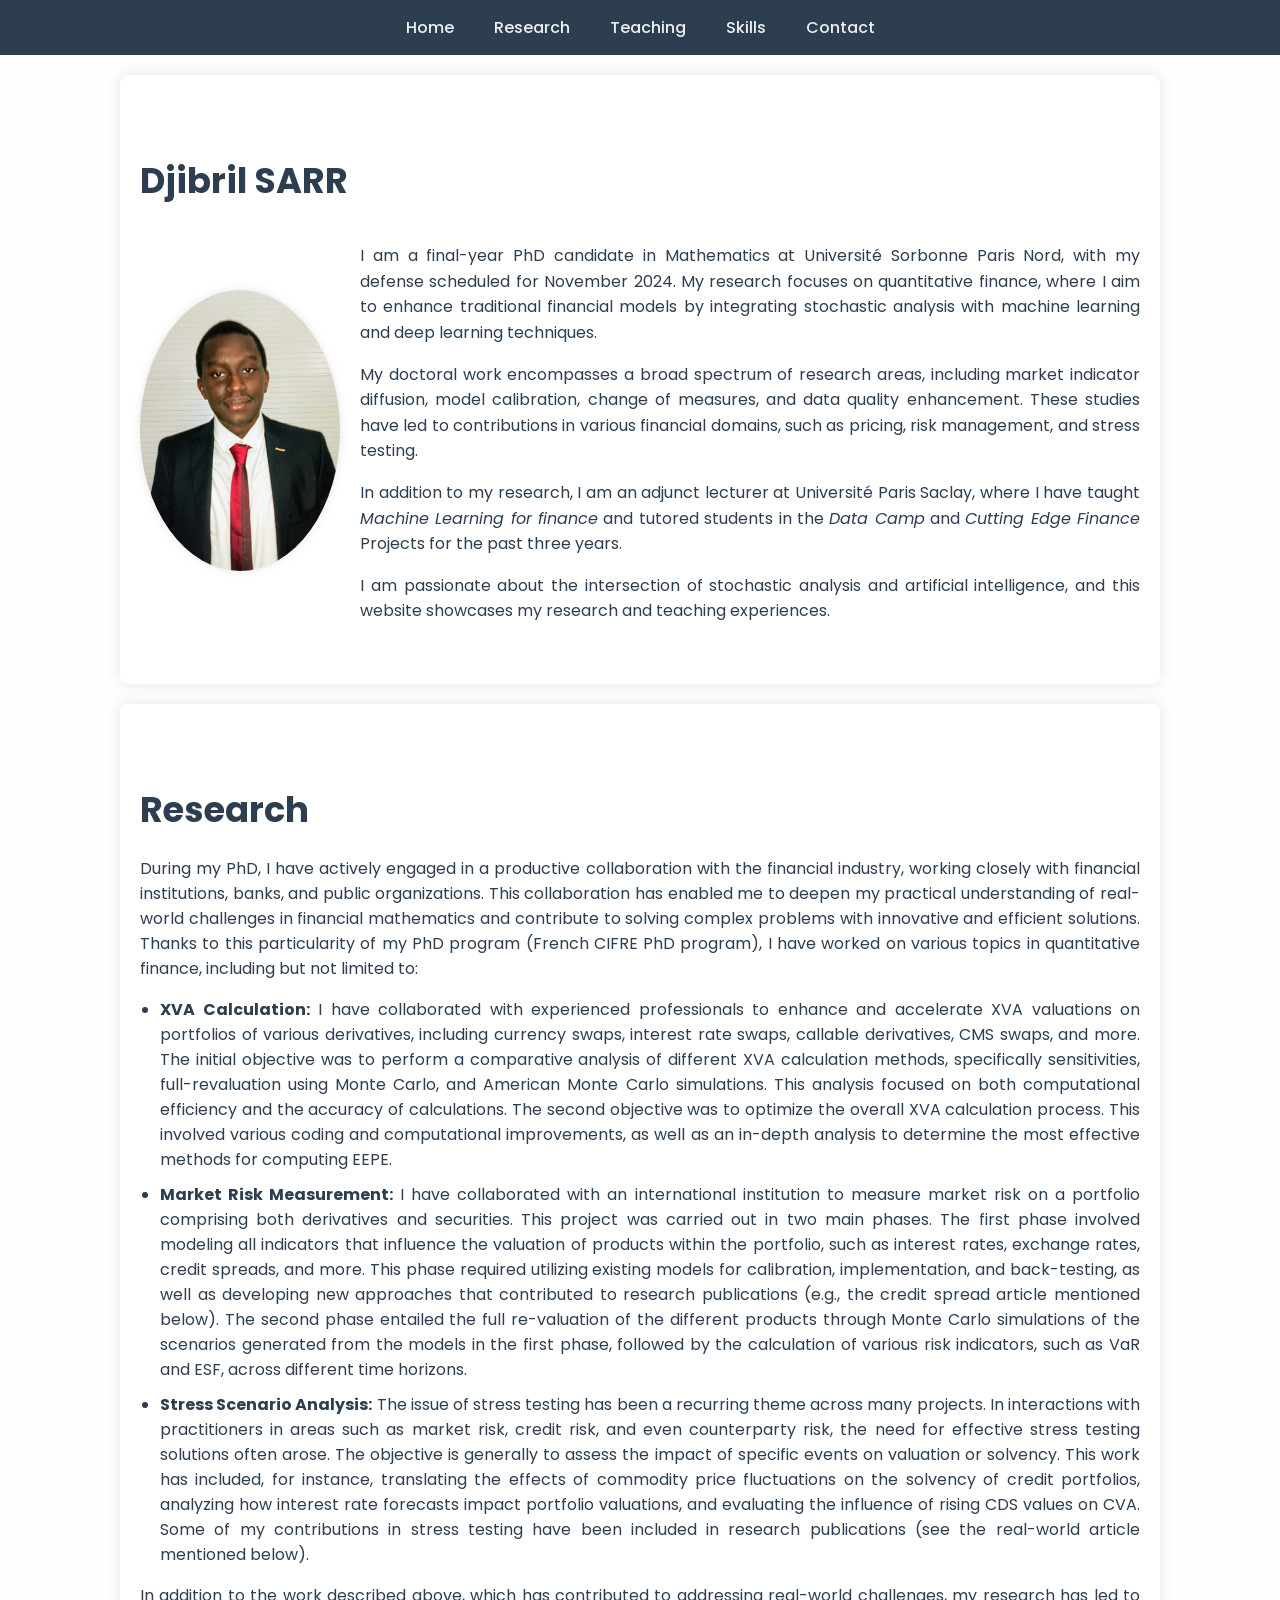
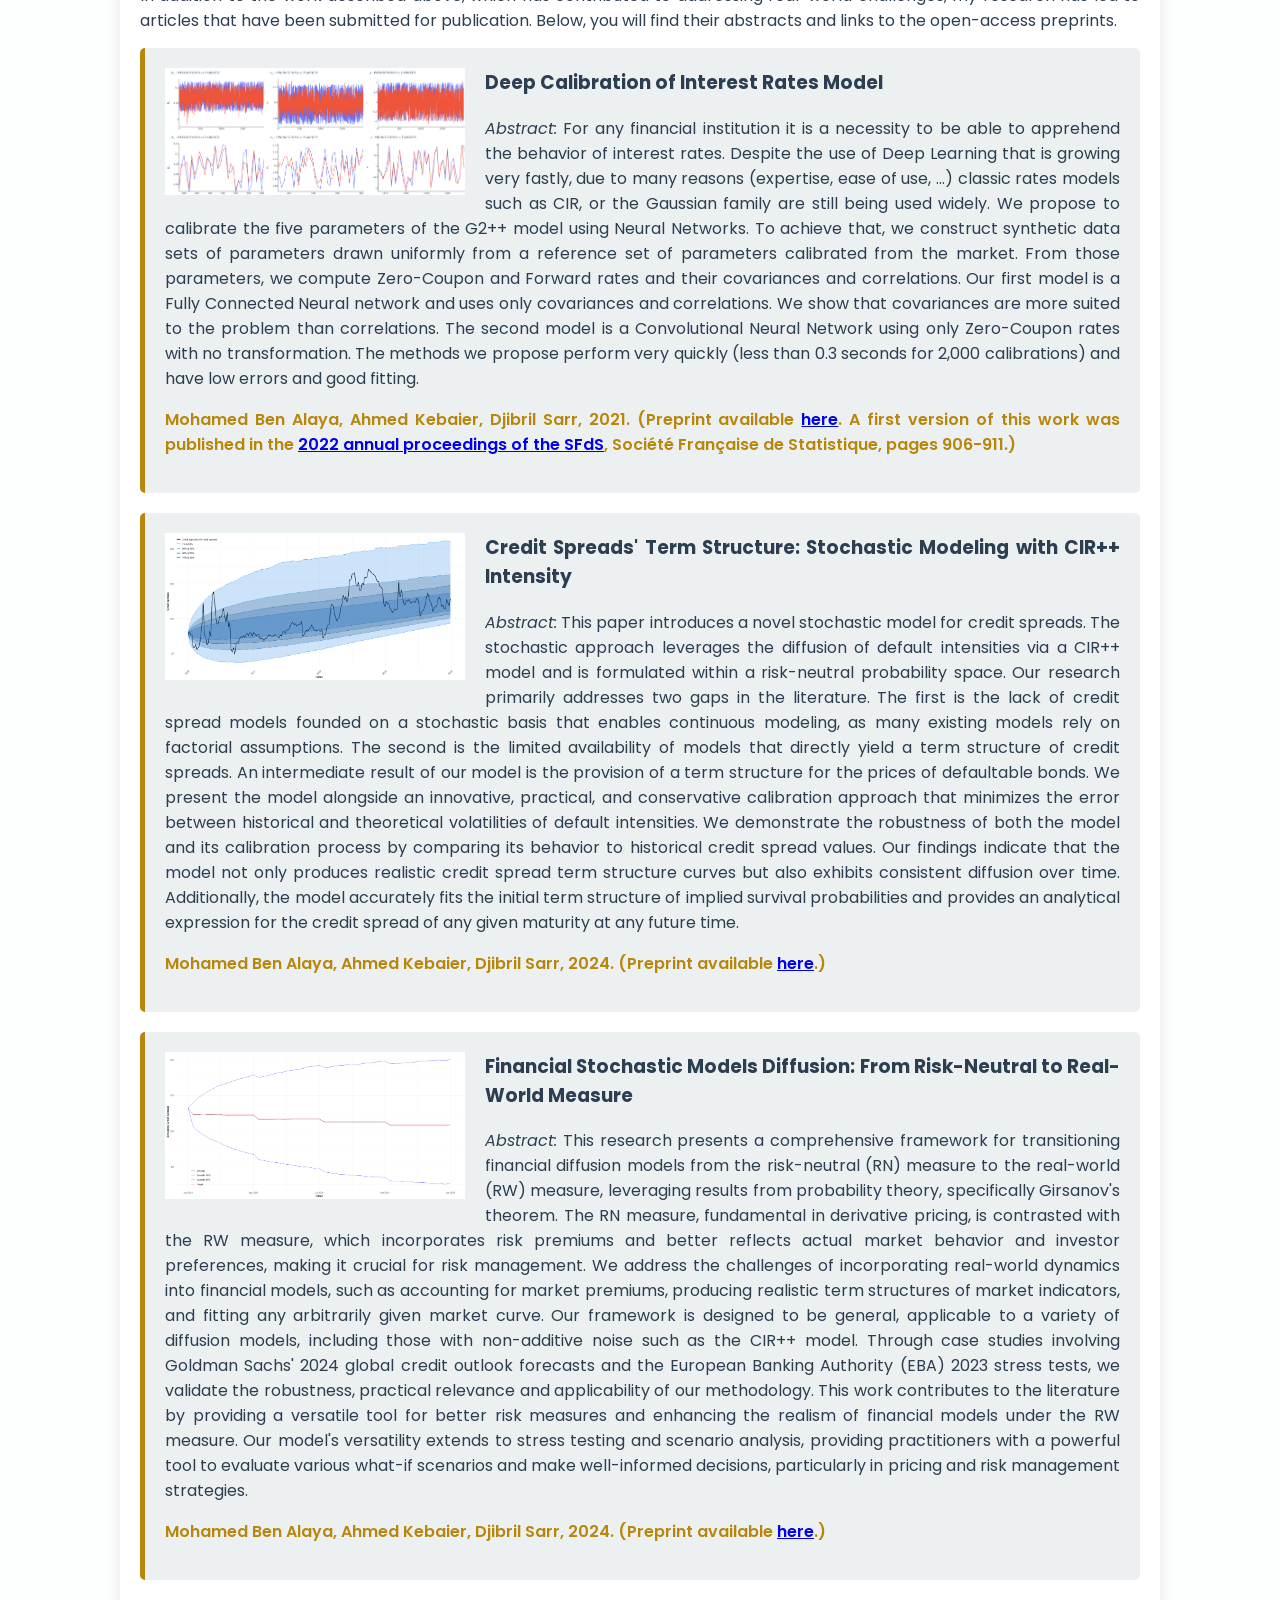
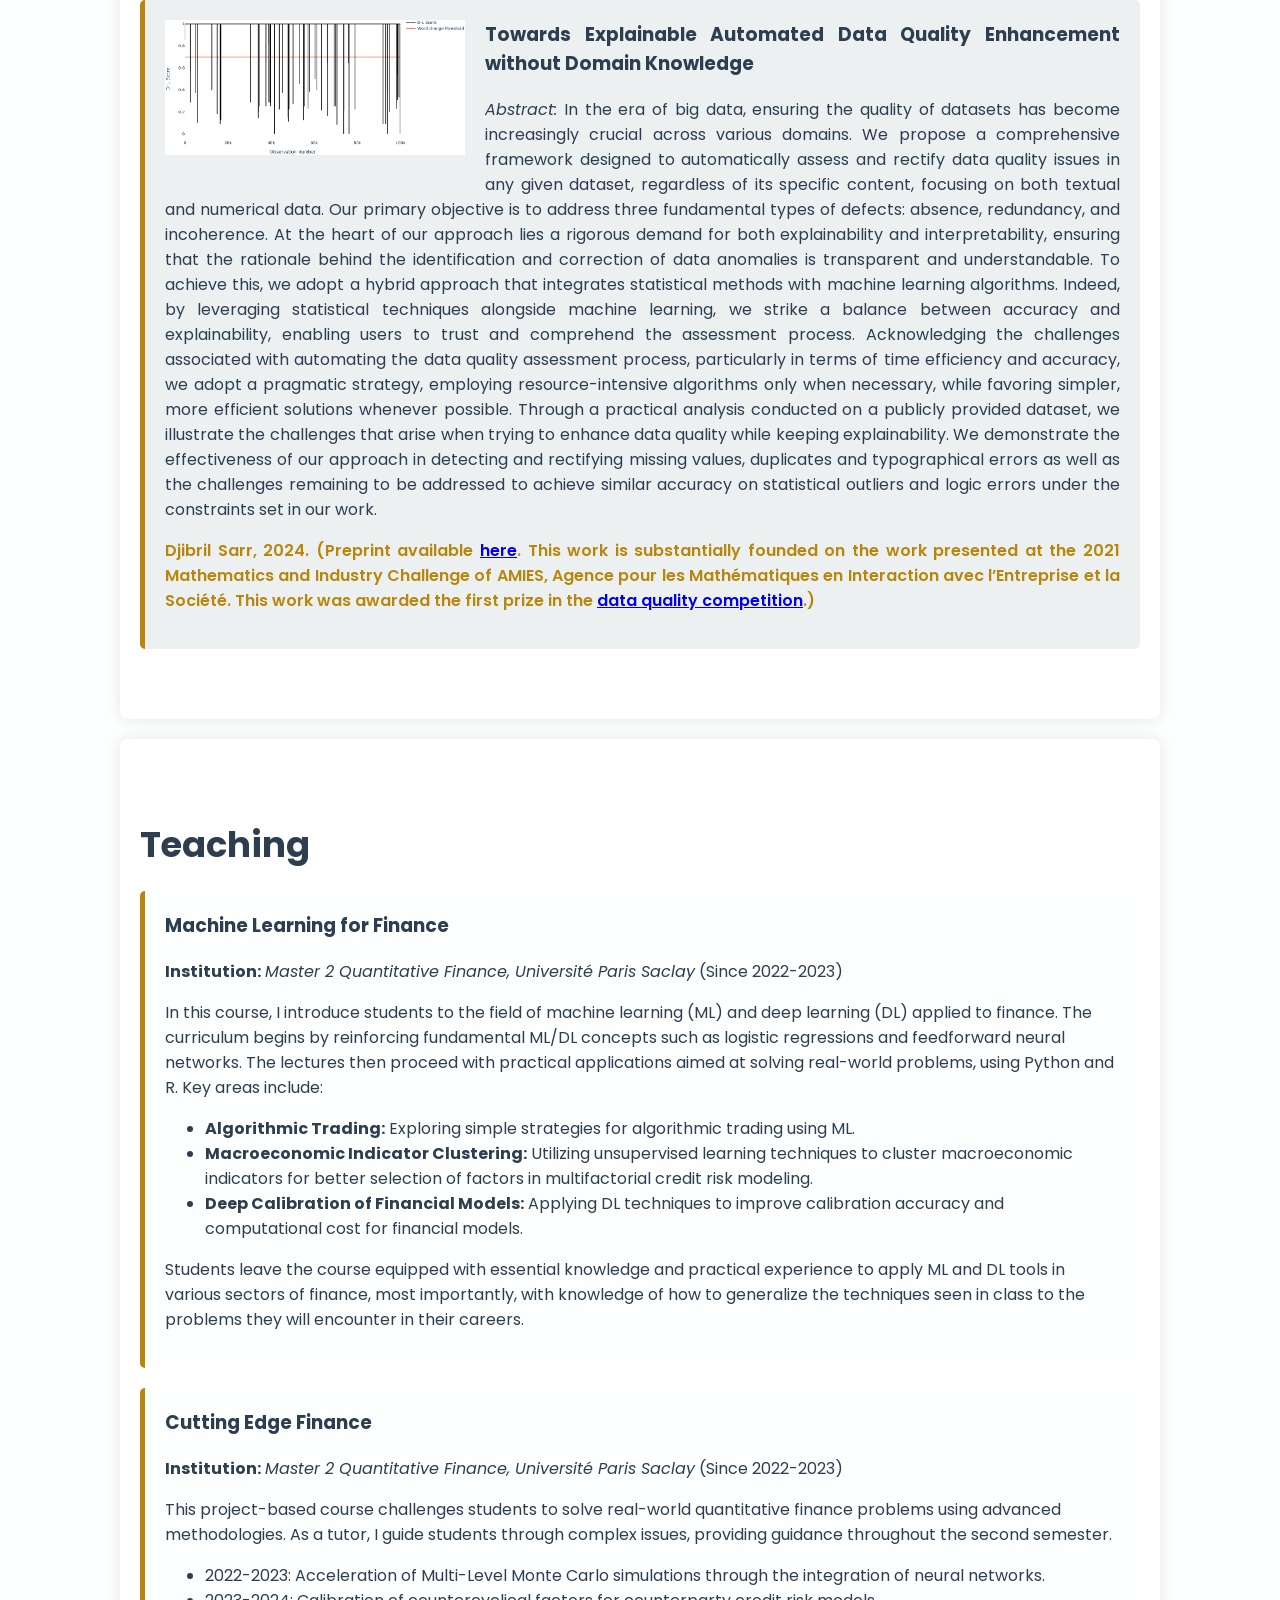
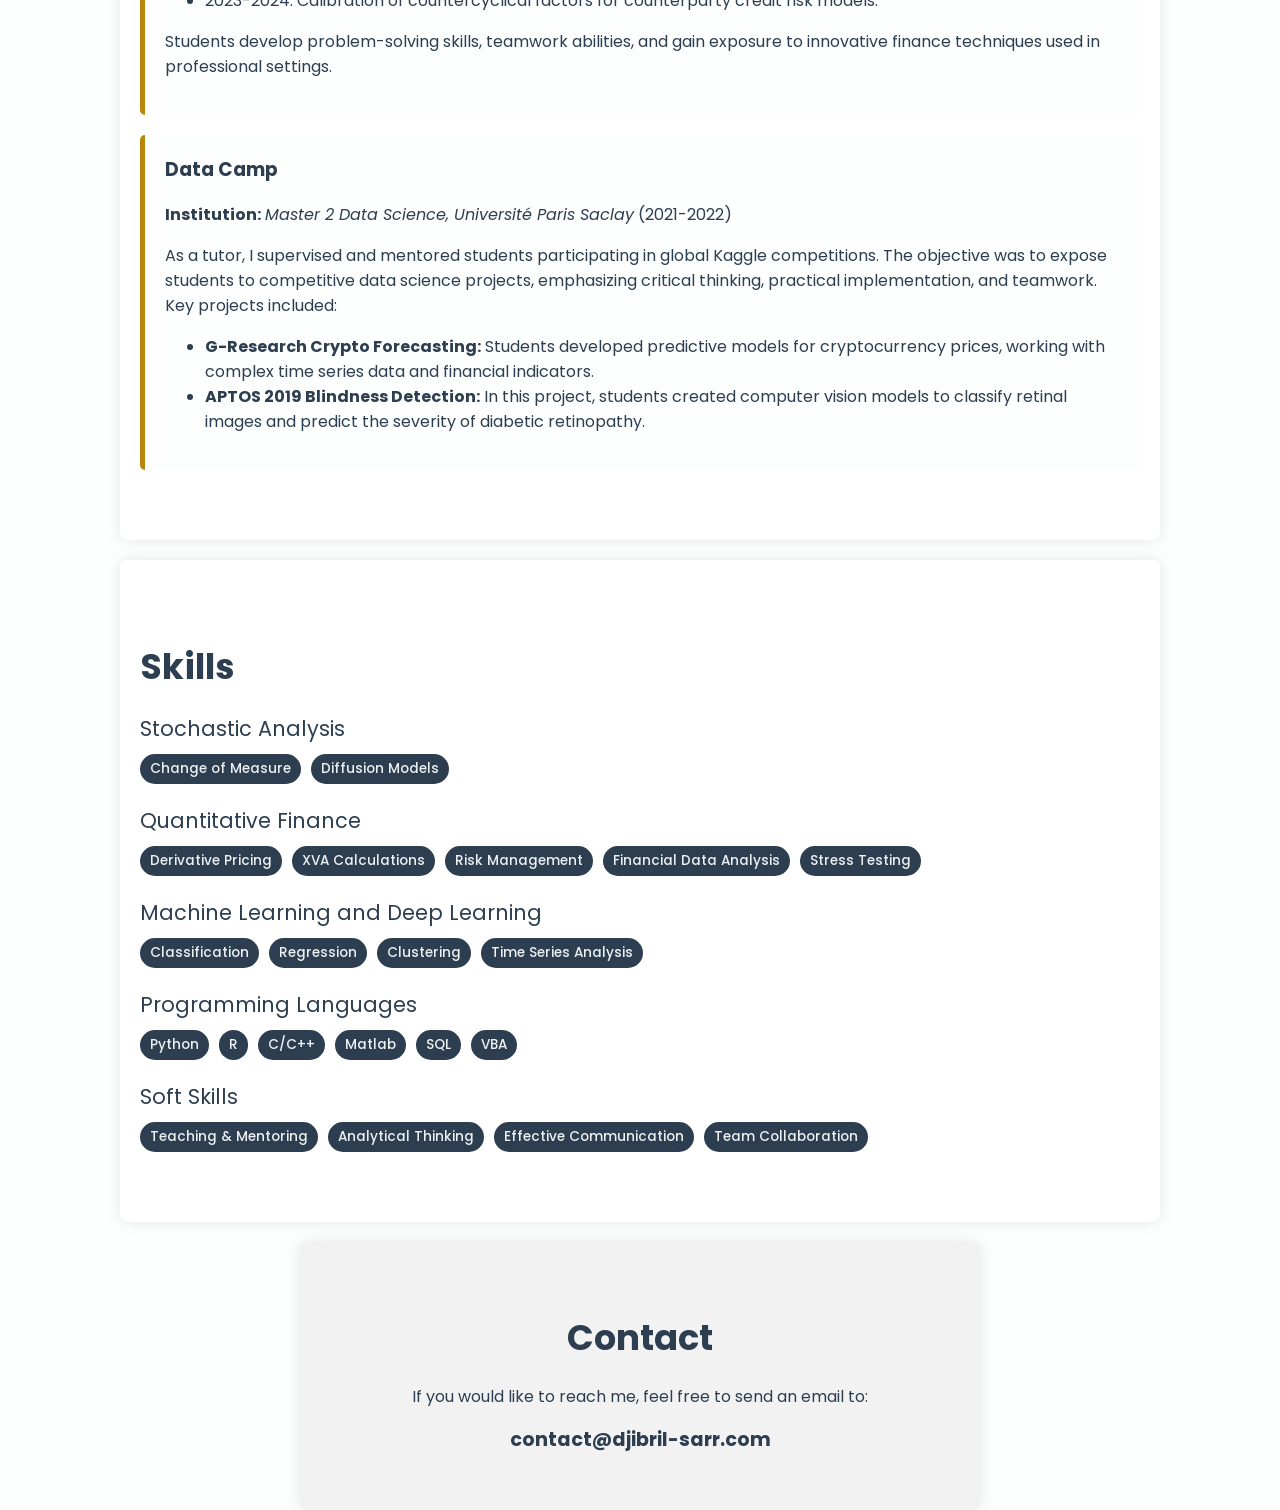
==== index.html @ eda52782 "Update index.html" ====
<!DOCTYPE html>
<html lang="en">
<head>
    <meta charset="UTF-8">
    <meta name="viewport" content="width=device-width, initial-scale=1.0">
    <title>Your Name - Professional CV</title>
    <link href="https://fonts.googleapis.com/css2?family=Poppins:wght@300;400;500;600;700&display=swap" rel="stylesheet">
    <style>
        /* General Styles */
        body {
            font-family: 'Poppins', sans-serif;
            margin: 0;
            padding: 0;
            background-color: #FDFEFE;
            color: #2C3E50;
        }

        /* Navigation Bar */
        nav {
            background: #2C3E50;
            padding: 15px;
            display: flex;
            justify-content: center;
            position: sticky;
            top: 0;
            z-index: 1000;
        }

        nav a {
            color: #ECF0F1;
            text-decoration: none;
            margin: 0 20px;
            font-weight: 500;
            transition: color 0.3s;
        }

        nav a:hover {
            color: #F39C12;
        }

        /* Section Styling */
        section {
            padding: 50px 20px;
            margin: 20px auto;
            max-width: 1000px;
            background: #FFFFFF;
            border-radius: 8px;
            box-shadow: 0 0 15px rgba(0, 0, 0, 0.1);
        }

        section h2 {
            font-size: 2.2rem;
            color: #2C3E50;
            margin-bottom: 20px;
        }

        /* Intro Section */
        #home .profile {
            display: flex;
            flex-wrap: wrap;
            gap: 20px;
            align-items: center;
        }

        #home .profile img {
            width: 200px;
            border-radius: 50%;
            box-shadow: 0 0 10px rgba(0, 0, 0, 0.1);
        }

        #home .intro {
            flex: 1;
        }

        #home .intro p {
            font-size: 1rem;
            line-height: 1.6;
            margin-bottom: 10px;
            text-align: justify;
        }

        /* Skills Section */
        .skills-section {
            margin-top: 20px;
        }

        .skills-category {
            margin-bottom: 20px;
        }

        .skills-category h3 {
            font-size: 1.3rem;
            color: #2C3E50;
            font-weight: 400; /* Normal font weight (not bold) */
            margin-bottom: 10px;
        }

        .skills-group {
            display: flex;
            flex-wrap: wrap;
            gap: 10px;
        }

        .skill {
            background: #2C3E50;
            color: #ECF0F1;
            padding: 5px 10px;
            border-radius: 15px;
            font-size: 0.85rem;
            font-weight: 500;
        }

        /* Contact Form */
        .contact-form {
            display: grid;
            grid-template-columns: 1fr;
            gap: 10px;
        }

        .contact-form input, .contact-form textarea {
            padding: 15px;
            border: 1px solid #ddd;
            border-radius: 4px;
            font-size: 1rem;
            width: 100%;
        }

        .contact-form button {
            padding: 15px 20px;
            border: none;
            background: #2C3E50;
            color: #fff;
            font-size: 1rem;
            cursor: pointer;
            border-radius: 4px;
        }

        .contact-form button:hover {
            background: #F39C12;
        }

        /* Research Section */
        .research-intro {
            text-align: justify; /* Justify the text */
        }

        .research-intro p, .research-intro ul {
            margin-bottom: 15px;
        }

        .research-intro ul {
            list-style-type: disc;
            padding-left: 20px;
        }

        .research-intro ul li {
            margin-bottom: 10px;
        }

        .research-intro strong {
            color: #2C3E50; /* Emphasize the bold text */
        }

        .research-item {
            margin-bottom: 20px;
            padding: 20px;
            background: #ECF0F1;
            border-left: 5px solid #B8860B;
            border-radius: 5px;
            transition: background 0.3s;
            text-align: justify; /* Justifies the text alignment */
            overflow: hidden; /* Prevents overflow */
            position: relative;
        }

        .research-item .citation {
            color: #B8860B;
            font-weight: 600;
        }

        .research-item:hover {
            background: #D5DDE5;
        }

        .research-item h3 {
            margin-top: 0;
        }

        .image-container {
            position: relative;
            display: inline-block;
            width: 300px; /* Set initial image width */
            float: left;
            margin: 0 20px 10px 0;
            cursor: pointer; /* Indicate that the image is clickable */
            transition: all 0.3s ease; /* Smooth transition for all properties */
        }

        .image-container img {
            width: 100%; /* Image width adapts to container */
            transition: transform 0.3s ease; /* Smooth zoom effect */
        }

        .image-container img:hover {
            transform: none; /* Disable image scaling */
        }

        .hover-text {
            position: absolute;
            bottom: 0; /* Position at the bottom */
            left: 0;
            width: 100%;
            background: rgba(0, 0, 0, 0.7); /* Dark semi-transparent background */
            color: #FFF;
            display: flex; /* Center the text */
            justify-content: center;
            align-items: center;
            text-align: center;
            opacity: 0; /* Start with opacity 0 */
            transition: opacity 0.3s ease, padding-top 0.3s ease; /* Smooth fade-in and padding transition */
            font-size: 1.2rem; /* Initial font size */
            padding: 0; /* Initial padding */
        }

        .image-container:hover .hover-text {
            opacity: 1; /* Make the text visible */
            padding-top: 7px; /* Add padding on hover */
        }

        .image-container:hover {
            width: 100%; /* Expand image container to full width */
            float: none; /* Remove floating */
        }

        .hover-text p {
            margin: 0; /* Remove default paragraph margin */
            padding: 0;
            font-size: 0.7rem;
            line-height: 1.4;
        }

        .teaching-item {
            margin-bottom: 20px;
            padding: 20px;
            background: #FDFEFE;
            border-left: 5px solid #B8860B;
            border-radius: 5px;
            transition: background 0.3s;
        }

        .teaching-item:hover {
            background: #E9D8A6;
        }

        .teaching-item h3 {
            margin-top: 0;
        }

        .download-button {
            background: #B8860B;
            color: #fff;
            padding: 10px 20px;
            border: none;
            border-radius: 4px;
            cursor: pointer;
            transition: background 0.3s;
        }

        .download-button:hover {
            background: #DAA520;
        }

        /* Responsive Design */
        @media (max-width: 768px) {
            #home .profile {
                flex-direction: column;
                align-items: center;
                text-align: center;
            }

            #home .profile img {
                margin-bottom: 20px;
            }
        }
		
		/* Contact Form */
		.contact-form {
			display: flex;
			flex-direction: column;
			gap: 10px;
			max-width: 100%; /* Ensure the form doesn't overflow the width */
			width: 100%; /* Allow the form to use the full width of its container */
			padding: 20px;
			box-sizing: border-box; /* Includes padding in the width calculation */
		}

		.contact-form input,
		.contact-form textarea {
			width: 100%; /* Make inputs and textarea fill the form width */
			max-width: 100%; /* Prevent inputs from going beyond their container */
			padding: 15px;
			border: 1px solid #ddd;
			border-radius: 4px;
			font-size: 1rem;
			box-sizing: border-box; /* Ensure padding doesn't increase the width */
		}

		.contact-form button {
			padding: 15px 20px;
			border: none;
			background: #2C3E50;
			color: #fff;
			font-size: 1rem;
			cursor: pointer;
			border-radius: 4px;
			transition: background 0.3s;
		}

		.contact-form button:hover {
			background: #F39C12;
		}

		/* Responsive Design */
		@media (max-width: 768px) {
			.contact-form {
				padding: 10px; /* Reduce padding on smaller screens */
			}
		}
		  #contact {
        text-align: center;
        padding: 40px;
        background-color: #f2f2f2;
        border-radius: 8px;
        max-width: 600px;
        margin: 0 auto;
		}

		#contact a {
			color: #2C3E50;
			text-decoration: none;
			font-weight: bold;
			font-size: 1.2rem;
		}

		#contact a:hover {
			color: #F39C12;
			text-decoration: underline;
		}
					
		
		
    </style>
</head>
<body>

    <!-- Navigation -->
    <nav>
        <a href="#home">Home</a>
        <a href="#research">Research</a>
        <a href="#teaching">Teaching</a>
        <a href="#skills">Skills</a>
        <a href="#contact">Contact</a>
    </nav>

    <!-- Home Section -->
    <section id="home">
        <h2>Djibril SARR</h2>
        <div class="profile">
            <img src="pp.jpeg" alt="Profile Photo">
            <div class="intro">
                <p>
                    I am a final-year PhD candidate in Mathematics at Université Sorbonne Paris Nord, with my defense scheduled for November 2024. My research focuses on quantitative finance, where I aim to enhance traditional financial models by integrating stochastic analysis with machine learning and deep learning techniques.
                </p>
                <p>
                    My doctoral work encompasses a broad spectrum of research areas, including market indicator diffusion, model calibration, change of measures, and data quality enhancement. These studies have led to contributions in various financial domains, such as pricing, risk management, and stress testing.
                </p>
                <p>
                    In addition to my research, I am an adjunct lecturer at Université Paris Saclay, where I have taught <i>Machine Learning for finance</i> and tutored students in the <i>Data Camp</i> and <i>Cutting Edge Finance</i> Projects for the past three years.
                </p>
                <p>
                    I am passionate about the intersection of stochastic analysis and artificial intelligence, and this website showcases my research and teaching experiences.
                </p>
            </div>
        </div>
    </section>

    <!-- Research Section -->
    <section id="research">
        <h2>Research</h2>
        <!-- Research Introduction Block -->
        <div class="research-intro">
            <p>
                During my PhD, I have actively engaged in a productive collaboration with the financial industry, working closely with financial institutions, banks, and public organizations. This collaboration has enabled me to deepen my practical understanding of real-world challenges in financial mathematics and contribute to solving complex problems with innovative and efficient solutions. Thanks to this particularity of my PhD program (French CIFRE PhD program), I have worked on various topics in quantitative finance, including but not limited to:
            </p>
            <ul>
                <li><strong>XVA Calculation:</strong> I have collaborated with experienced professionals to enhance and accelerate XVA valuations on portfolios of various derivatives, including currency swaps, interest rate swaps, callable derivatives, CMS swaps, and more. The initial objective was to perform a comparative analysis of different XVA calculation methods, specifically sensitivities, full-revaluation using Monte Carlo, and American Monte Carlo simulations. This analysis focused on both computational efficiency and the accuracy of calculations. The second objective was to optimize the overall XVA calculation process. This involved various coding and computational improvements, as well as an in-depth analysis to determine the most effective methods for computing EEPE.</li>
                <li><strong>Market Risk Measurement:</strong> I have collaborated with an international institution to measure market risk on a portfolio comprising both derivatives and securities. This project was carried out in two main phases. The first phase involved modeling all indicators that influence the valuation of products within the portfolio, such as interest rates, exchange rates, credit spreads, and more. This phase required utilizing existing models for calibration, implementation, and back-testing, as well as developing new approaches that contributed to research publications (e.g., the credit spread article mentioned below). The second phase entailed the full re-valuation of the different products through Monte Carlo simulations of the scenarios generated from the models in the first phase, followed by the calculation of various risk indicators, such as VaR and ESF, across different time horizons.</li>
                <li><strong>Stress Scenario Analysis:</strong> The issue of stress testing has been a recurring theme across many projects. In interactions with practitioners in areas such as market risk, credit risk, and even counterparty risk, the need for effective stress testing solutions often arose. The objective is generally to assess the impact of specific events on valuation or solvency. This work has included, for instance, translating the effects of commodity price fluctuations on the solvency of credit portfolios, analyzing how interest rate forecasts impact portfolio valuations, and evaluating the influence of rising CDS values on CVA. Some of my contributions in stress testing have been included in research publications (see the real-world article mentioned below).</li>
            </ul>
            <p>
                In addition to the work described above, which has contributed to addressing real-world challenges, my research has led to articles that have been submitted for publication. Below, you will find their abstracts and links to the open-access preprints.
            </p>
        </div>
        <!-- Research Articles Begin Here -->
        <div class="research-item">
            <div class="image-container">
                <img src="rescovzc.png" alt="Research Image 3">
                <div class="hover-text">
                    <p>This figure compares some of the G2++ model parameters calibrated using our deep learning approach against the actual parameters (the second row is a zoomed-in version of the graphic in the first row).</p>
                </div>
            </div>
            <h3>Deep Calibration of Interest Rates Model</h3>
            <p><em>Abstract:</em> For any financial institution it is a necessity to be able to apprehend the behavior of interest rates. Despite the use of Deep Learning that is growing very fastly, due to many reasons (expertise, ease of use, ...) classic rates models such as CIR, or the Gaussian family are still being used widely. We propose to calibrate the five parameters of the G2++ model using Neural Networks. To achieve that, we construct synthetic data sets of parameters drawn uniformly from a reference set of parameters calibrated from the market. From those parameters, we compute Zero-Coupon and Forward rates and their covariances and correlations. Our first model is a Fully Connected Neural network and uses only covariances and correlations. We show that covariances are more suited to the problem than correlations. The second model is a Convolutional Neural Network using only Zero-Coupon rates with no transformation. The methods we propose perform very quickly (less than 0.3 seconds for 2,000 calibrations) and have low errors and good fitting. </p>
            <p><span class="citation">Mohamed Ben Alaya, Ahmed Kebaier, Djibril Sarr, 2021. (Preprint available <a href="https://arxiv.org/abs/2110.15133" target="_blank">here</a>. A first version of this work was published in the <a href="https://jds22.sciencesconf.org/" target="_blank">2022 annual proceedings of the SFdS</a>, Société Française de Statistique, pages 906-911.)</span></p>
        </div>

        <div class="research-item">
            <div class="image-container">
                <img src="bcktst_rnp.png" alt="Research Illustration">
                <div class="hover-text">
                    <p>This figure shows the back-testing of the model, highlighting how the simulated credit spreads (shades of blue) closely follow and encompass the actual credit spread curve (black line) over time.</p>
                </div>
            </div>
            <h3>Credit Spreads' Term Structure: Stochastic Modeling with CIR++ Intensity</h3>
            <p><em>Abstract:</em> This paper introduces a novel stochastic model for credit spreads. The stochastic approach leverages the diffusion of default intensities via a CIR++ model and is formulated within a risk-neutral probability space. Our research primarily addresses two gaps in the literature. The first is the lack of credit spread models founded on a stochastic basis that enables continuous modeling, as many existing models rely on factorial assumptions. The second is the limited availability of models that directly yield a term structure of credit spreads. An intermediate result of our model is the provision of a term structure for the prices of defaultable bonds. We present the model alongside an innovative, practical, and conservative calibration approach that minimizes the error between historical and theoretical volatilities of default intensities. We demonstrate the robustness of both the model and its calibration process by comparing its behavior to historical credit spread values. Our findings indicate that the model not only produces realistic credit spread term structure curves but also exhibits consistent diffusion over time. Additionally, the model accurately fits the initial term structure of implied survival probabilities and provides an analytical expression for the credit spread of any given maturity at any future time. </p>
            <p><span class="citation">Mohamed Ben Alaya, Ahmed Kebaier, Djibril Sarr, 2024. (Preprint available <a href="https://arxiv.org/abs/2409.09179" target="_blank">here</a>.)</span></p>
        </div>

        <div class="research-item">
            <div class="image-container">
                <img src="RW_CS_GS_1.png" alt="Research Image 4">
                <div class="hover-text">
                    <p>This figure shows how the expectation of the Real-World model (black line) closely matches any given credit spread (red line). The blue lines represent the 10% and 90% quantiles of the simulated credit spreads.</p>
                </div>
            </div>
            <h3>Financial Stochastic Models Diffusion: From Risk-Neutral to Real-World Measure</h3>
            <p><em>Abstract:</em> This research presents a comprehensive framework for transitioning financial diffusion models from the risk-neutral (RN) measure to the real-world (RW) measure, leveraging results from probability theory, specifically Girsanov's theorem. The RN measure, fundamental in derivative pricing, is contrasted with the RW measure, which incorporates risk premiums and better reflects actual market behavior and investor preferences, making it crucial for risk management. We address the challenges of incorporating real-world dynamics into financial models, such as accounting for market premiums, producing realistic term structures of market indicators, and fitting any arbitrarily given market curve. Our framework is designed to be general, applicable to a variety of diffusion models, including those with non-additive noise such as the CIR++ model. Through case studies involving Goldman Sachs' 2024 global credit outlook forecasts and the European Banking Authority (EBA) 2023 stress tests, we validate the robustness, practical relevance and applicability of our methodology. This work contributes to the literature by providing a versatile tool for better risk measures and enhancing the realism of financial models under the RW measure. Our model's versatility extends to stress testing and scenario analysis, providing practitioners with a powerful tool to evaluate various what-if scenarios and make well-informed decisions, particularly in pricing and risk management strategies.  </p>
            <p><span class="citation">Mohamed Ben Alaya, Ahmed Kebaier, Djibril Sarr, 2024. (Preprint available <a href="https://arxiv.org/abs/2409.12783" target="_blank">here</a>.)</span></p>
        </div>

        <div class="research-item">
            <div class="image-container">
                <img src="DL_jumps_2_cut.png" alt="Research Image 2">
                <div class="hover-text">
                    <p>This figure shows a step in our typo detection algorithm. High Damerau-Levenshtein scores (black line) indicate word variations; drops below the threshold (red line) suggest different words.</p>
                </div>
            </div>
            <h3>Towards Explainable Automated Data Quality Enhancement without Domain Knowledge</h3>
            <p><em>Abstract:</em> In the era of big data, ensuring the quality of datasets has become increasingly crucial across various domains. We propose a comprehensive framework designed to automatically assess and rectify data quality issues in any given dataset, regardless of its specific content, focusing on both textual and numerical data. Our primary objective is to address three fundamental types of defects: absence, redundancy, and incoherence. At the heart of our approach lies a rigorous demand for both explainability and interpretability, ensuring that the rationale behind the identification and correction of data anomalies is transparent and understandable. To achieve this, we adopt a hybrid approach that integrates statistical methods with machine learning algorithms. Indeed, by leveraging statistical techniques alongside machine learning, we strike a balance between accuracy and explainability, enabling users to trust and comprehend the assessment process. Acknowledging the challenges associated with automating the data quality assessment process, particularly in terms of time efficiency and accuracy, we adopt a pragmatic strategy, employing resource-intensive algorithms only when necessary, while favoring simpler, more efficient solutions whenever possible. Through a practical analysis conducted on a publicly provided dataset, we illustrate the challenges that arise when trying to enhance data quality while keeping explainability. We demonstrate the effectiveness of our approach in detecting and rectifying missing values, duplicates and typographical errors as well as the challenges remaining to be addressed to achieve similar accuracy on statistical outliers and logic errors under the constraints set in our work.  </p>
            <p><span class="citation">Djibril Sarr, 2024. (Preprint available <a href="https://arxiv.org/abs/2409.10139" target="_blank">here</a>. This work is substantially founded on the work presented at the 2021 Mathematics and Industry Challenge of AMIES, Agence pour les Mathématiques en Interaction avec l’Entreprise et la Société. This work was awarded the first prize in the <a href="https://challenge-maths.sciencesconf.org/?lang=fr" target="_blank">data quality competition</a>.)</span></p>
        </div>
    </section>

    <!-- Teaching Section -->
    <section id="teaching">
        <h2>Teaching</h2>

        <div class="teaching-item">
            <h3>Machine Learning for Finance</h3>
            <p><strong>Institution:</strong> <i>Master 2 Quantitative Finance, Université Paris Saclay</i> (Since 2022-2023)</p>
            <p>
                In this course, I introduce students to the field of machine learning (ML) and deep learning (DL) applied to finance. 
                The curriculum begins by reinforcing fundamental ML/DL concepts such as logistic regressions and feedforward neural networks. 
                The lectures then proceed with practical applications aimed at solving real-world problems, using Python and R. Key areas include:
            </p>
            <ul>
                <li><strong>Algorithmic Trading:</strong> Exploring simple strategies for algorithmic trading using ML.</li>
                <li><strong>Macroeconomic Indicator Clustering:</strong> Utilizing unsupervised learning techniques to cluster macroeconomic indicators for better selection of factors in multifactorial credit risk modeling.</li>
                <li><strong>Deep Calibration of Financial Models:</strong> Applying DL techniques to improve calibration accuracy and computational cost for financial models.</li>
            </ul>
            <p>
                Students leave the course equipped with essential knowledge and practical experience to apply ML and DL tools in various sectors of finance, most importantly, with knowledge of how to generalize the techniques seen in class to the problems they will encounter in their careers.
            </p>
            <!-- <button class="download-button">Download Course Material</button> -->
        </div>

        <div class="teaching-item">
            <h3>Cutting Edge Finance</h3>
            <p><strong>Institution:</strong> <i>Master 2 Quantitative Finance, Université Paris Saclay</i> (Since 2022-2023)</p>
            <p>
                This project-based course challenges students to solve real-world quantitative finance problems using advanced methodologies. As a tutor, I guide students through complex issues, providing guidance throughout the second semester.
            </p>
            <ul>
                <li>2022-2023: Acceleration of Multi-Level Monte Carlo simulations through the integration of neural networks.</li>
                <li>2023-2024: Calibration of countercyclical factors for counterparty credit risk models.</li>
            </ul>
            <p>
                Students develop problem-solving skills, teamwork abilities, and gain exposure to innovative finance techniques used in professional settings.
            </p>
        </div>

        <div class="teaching-item">
            <h3>Data Camp</h3>
            <p><strong>Institution:</strong> <i>Master 2 Data Science, Université Paris Saclay</i> (2021-2022)</p>
            <p>
                As a tutor, I supervised and mentored students participating in global Kaggle competitions. The objective was to expose students to competitive data science projects, emphasizing critical thinking, practical implementation, and teamwork. Key projects included:
            </p>
            <ul>
                <li><strong>G-Research Crypto Forecasting:</strong> Students developed predictive models for cryptocurrency prices, working with complex time series data and financial indicators.</li>
                <li><strong>APTOS 2019 Blindness Detection:</strong> In this project, students created computer vision models to classify retinal images and predict the severity of diabetic retinopathy.</li>
            </ul>
        </div>
    </section>

    <!-- Skills Section -->
    <section id="skills">
        <h2>Skills</h2>
        <div class="skills-section">
            <!-- Category: Stochastic Analysis -->
            <div class="skills-category">
                <h3>Stochastic Analysis</h3>
                <div class="skills-group">
                    <span class="skill">Change of Measure</span>
                    <span class="skill">Diffusion Models</span>
                </div>
            </div>

            <!-- Category: Quantitative Finance -->
            <div class="skills-category">
                <h3>Quantitative Finance</h3>
                <div class="skills-group">
                    <span class="skill">Derivative Pricing</span>
                    <span class="skill">XVA Calculations</span>
                    <span class="skill">Risk Management</span>
                    <span class="skill">Financial Data Analysis</span>
                    <span class="skill">Stress Testing</span>
                </div>
            </div>

            <!-- Category: Machine Learning and Deep Learning -->
            <div class="skills-category">
                <h3>Machine Learning and Deep Learning</h3>
                <div class="skills-group">
                    <span class="skill">Classification</span>
                    <span class="skill">Regression</span>
                    <span class="skill">Clustering</span>
                    <span class="skill">Time Series Analysis</span>
                </div>
            </div>

            <!-- Category: Programming Languages -->
            <div class="skills-category">
                <h3>Programming Languages</h3>
                <div class="skills-group">
                    <span class="skill">Python</span>
                    <span class="skill">R</span>
                    <span class="skill">C/C++</span>
                    <span class="skill">Matlab</span>
                    <span class="skill">SQL</span>
                    <span class="skill">VBA</span>
                </div>
            </div>

            <!-- Category: Soft Skills -->
            <div class="skills-category">
                <h3>Soft Skills</h3>
                <div class="skills-group">
                    <span class="skill">Teaching & Mentoring</span>
                    <span class="skill">Analytical Thinking</span>
                    <span class="skill">Effective Communication</span>
                    <span class="skill">Team Collaboration</span>
                </div>
            </div>
        </div>
    </section>

	 <!-- Contact Section -->
	<section id="contact">
		<h2>Contact</h2>
		<p>If you would like to reach me, feel free to send an email to:</p>
		<p><a href="mailto:contact@djibril-sarr.com">contact@djibril-sarr.com</a></p>
	</section>


</body>
</html>
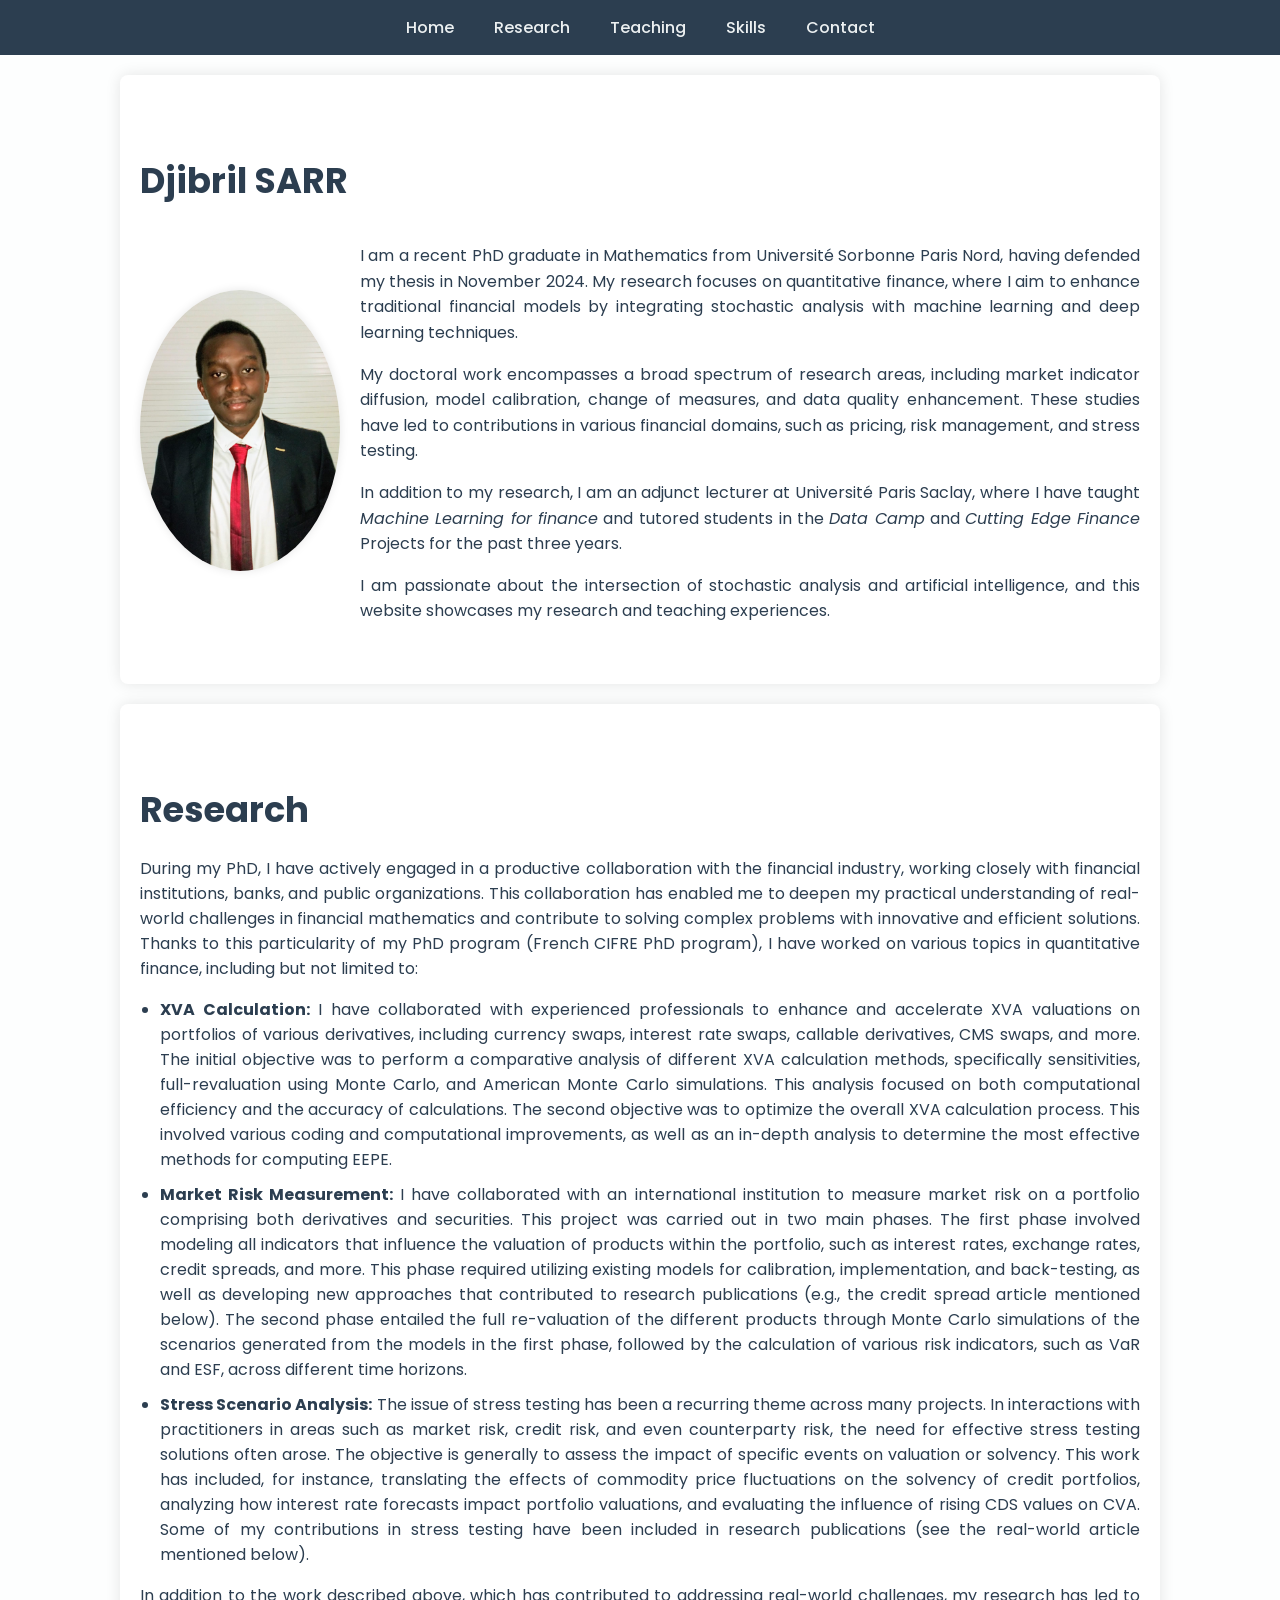
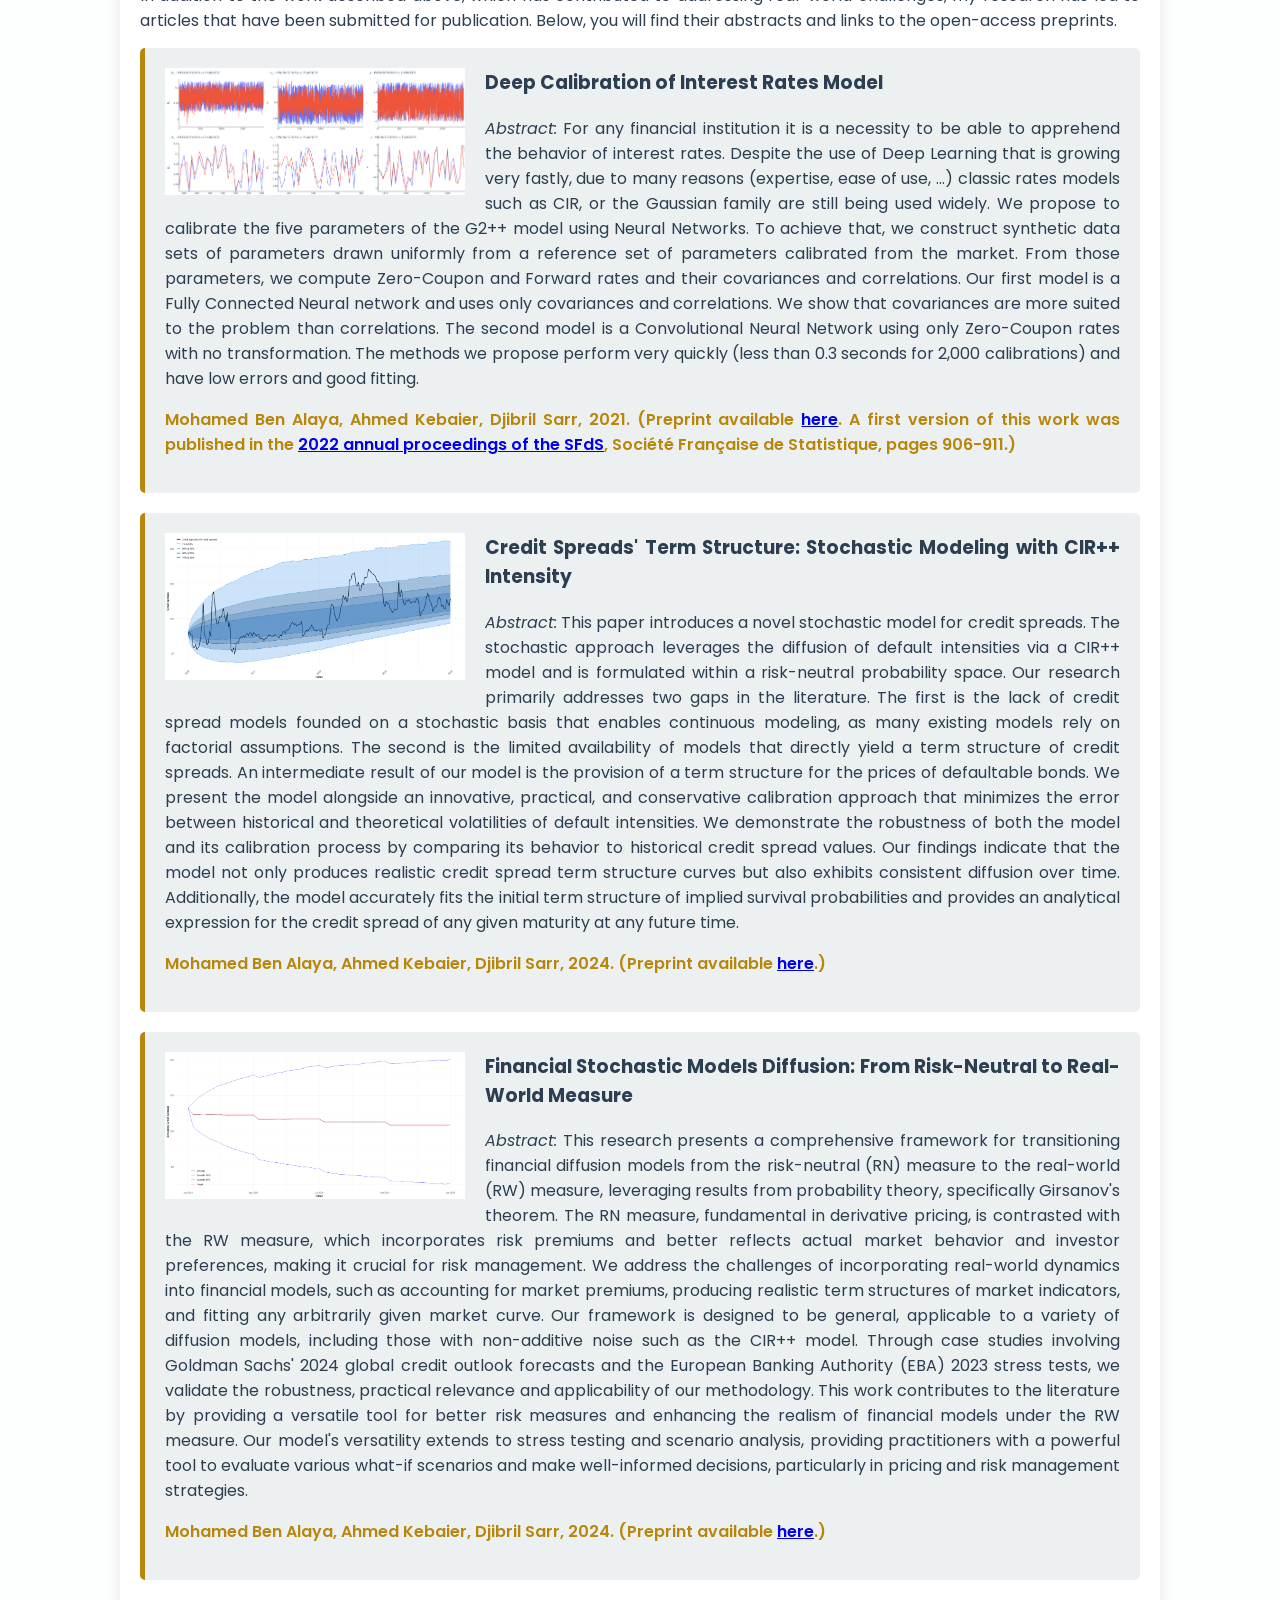
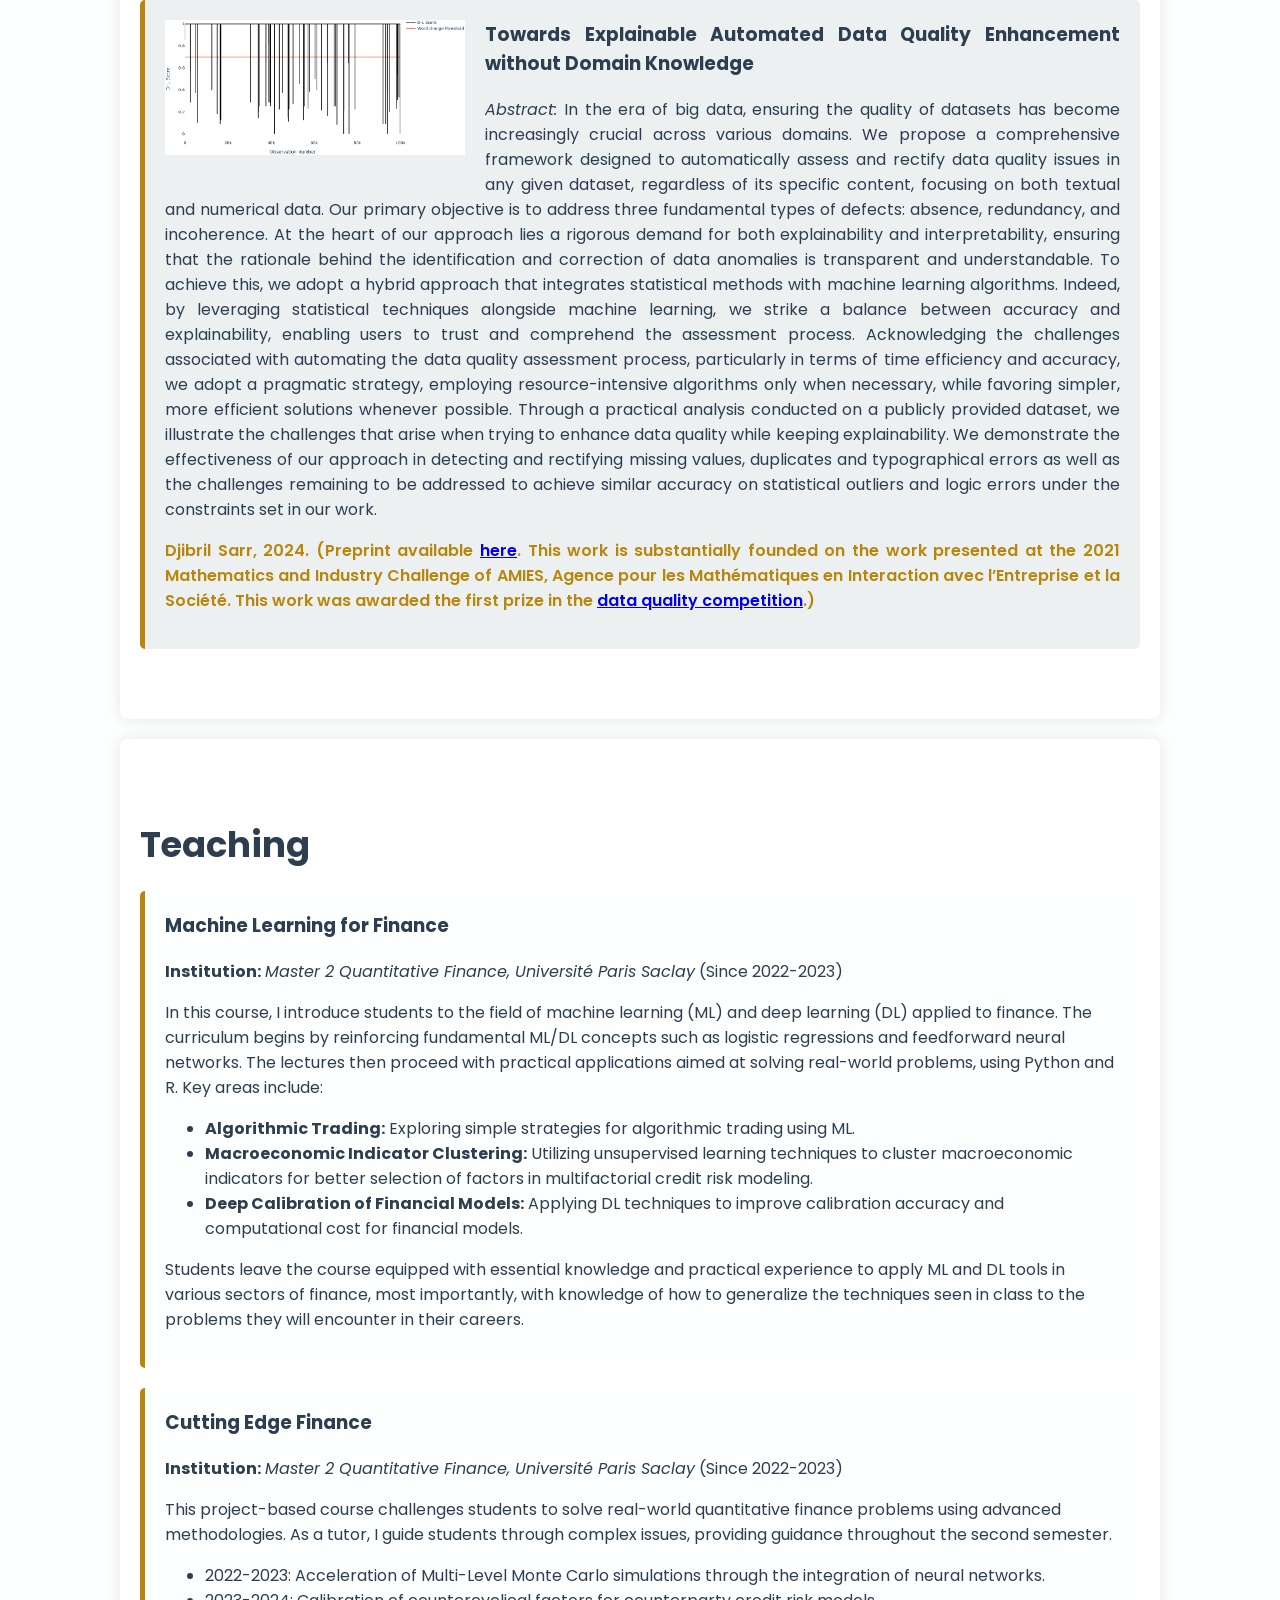
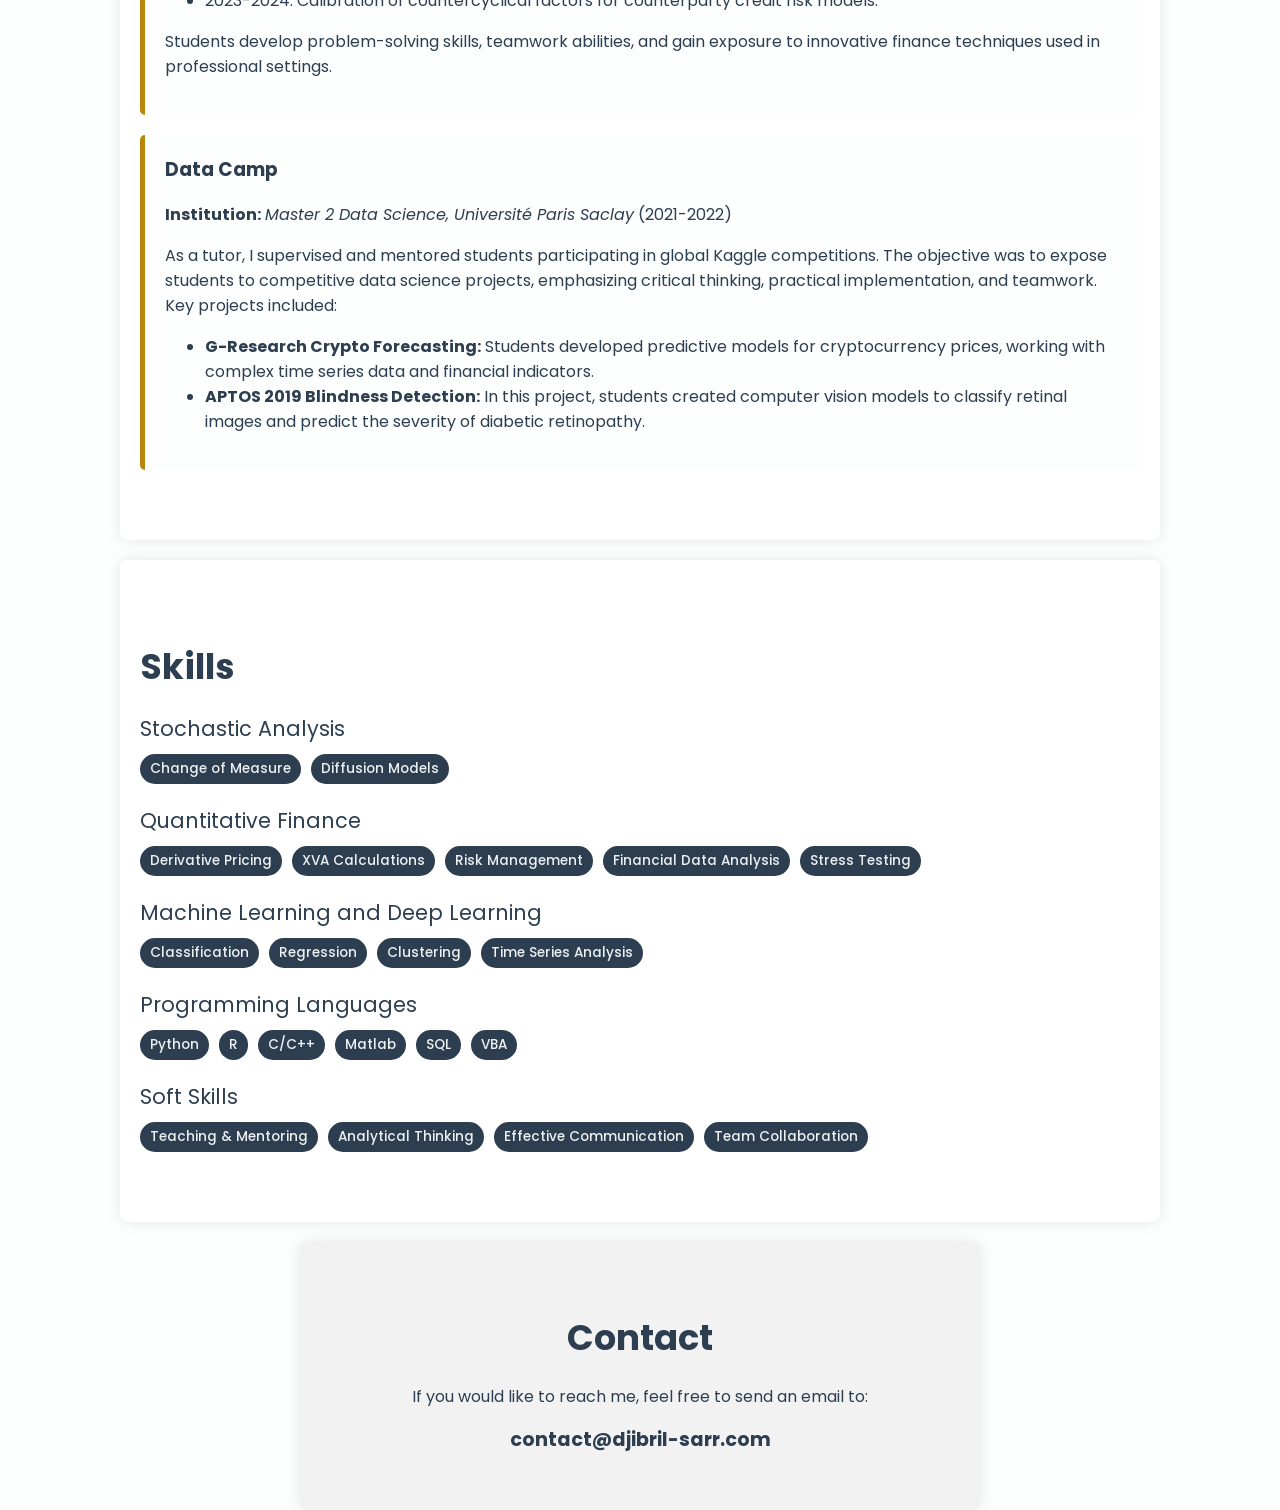
==== commit 6228bc6d: "Update index.html From PhD Candidate to PhD, babyyyyy!" ====
--- a/index.html
+++ b/index.html
@@ -4,7 +4,7 @@
 <head>
     <meta charset="UTF-8">
     <meta name="viewport" content="width=device-width, initial-scale=1.0">
-    <title>Your Name - Professional CV</title>
+    <title>Djibril SARR</title>
     <link href="https://fonts.googleapis.com/css2?family=Poppins:wght@300;400;500;600;700&display=swap" rel="stylesheet">
     <style>
         /* General Styles */
@@ -370,7 +370,7 @@
             <img src="pp.jpeg" alt="Profile Photo">
             <div class="intro">
                 <p>
-                    I am a final-year PhD candidate in Mathematics at Université Sorbonne Paris Nord, with my defense scheduled for November 2024. My research focuses on quantitative finance, where I aim to enhance traditional financial models by integrating stochastic analysis with machine learning and deep learning techniques.
+                    I am a recent PhD graduate in Mathematics from Université Sorbonne Paris Nord, having defended my thesis in November 2024. My research focuses on quantitative finance, where I aim to enhance traditional financial models by integrating stochastic analysis with machine learning and deep learning techniques.
                 </p>
                 <p>
                     My doctoral work encompasses a broad spectrum of research areas, including market indicator diffusion, model calibration, change of measures, and data quality enhancement. These studies have led to contributions in various financial domains, such as pricing, risk management, and stress testing.
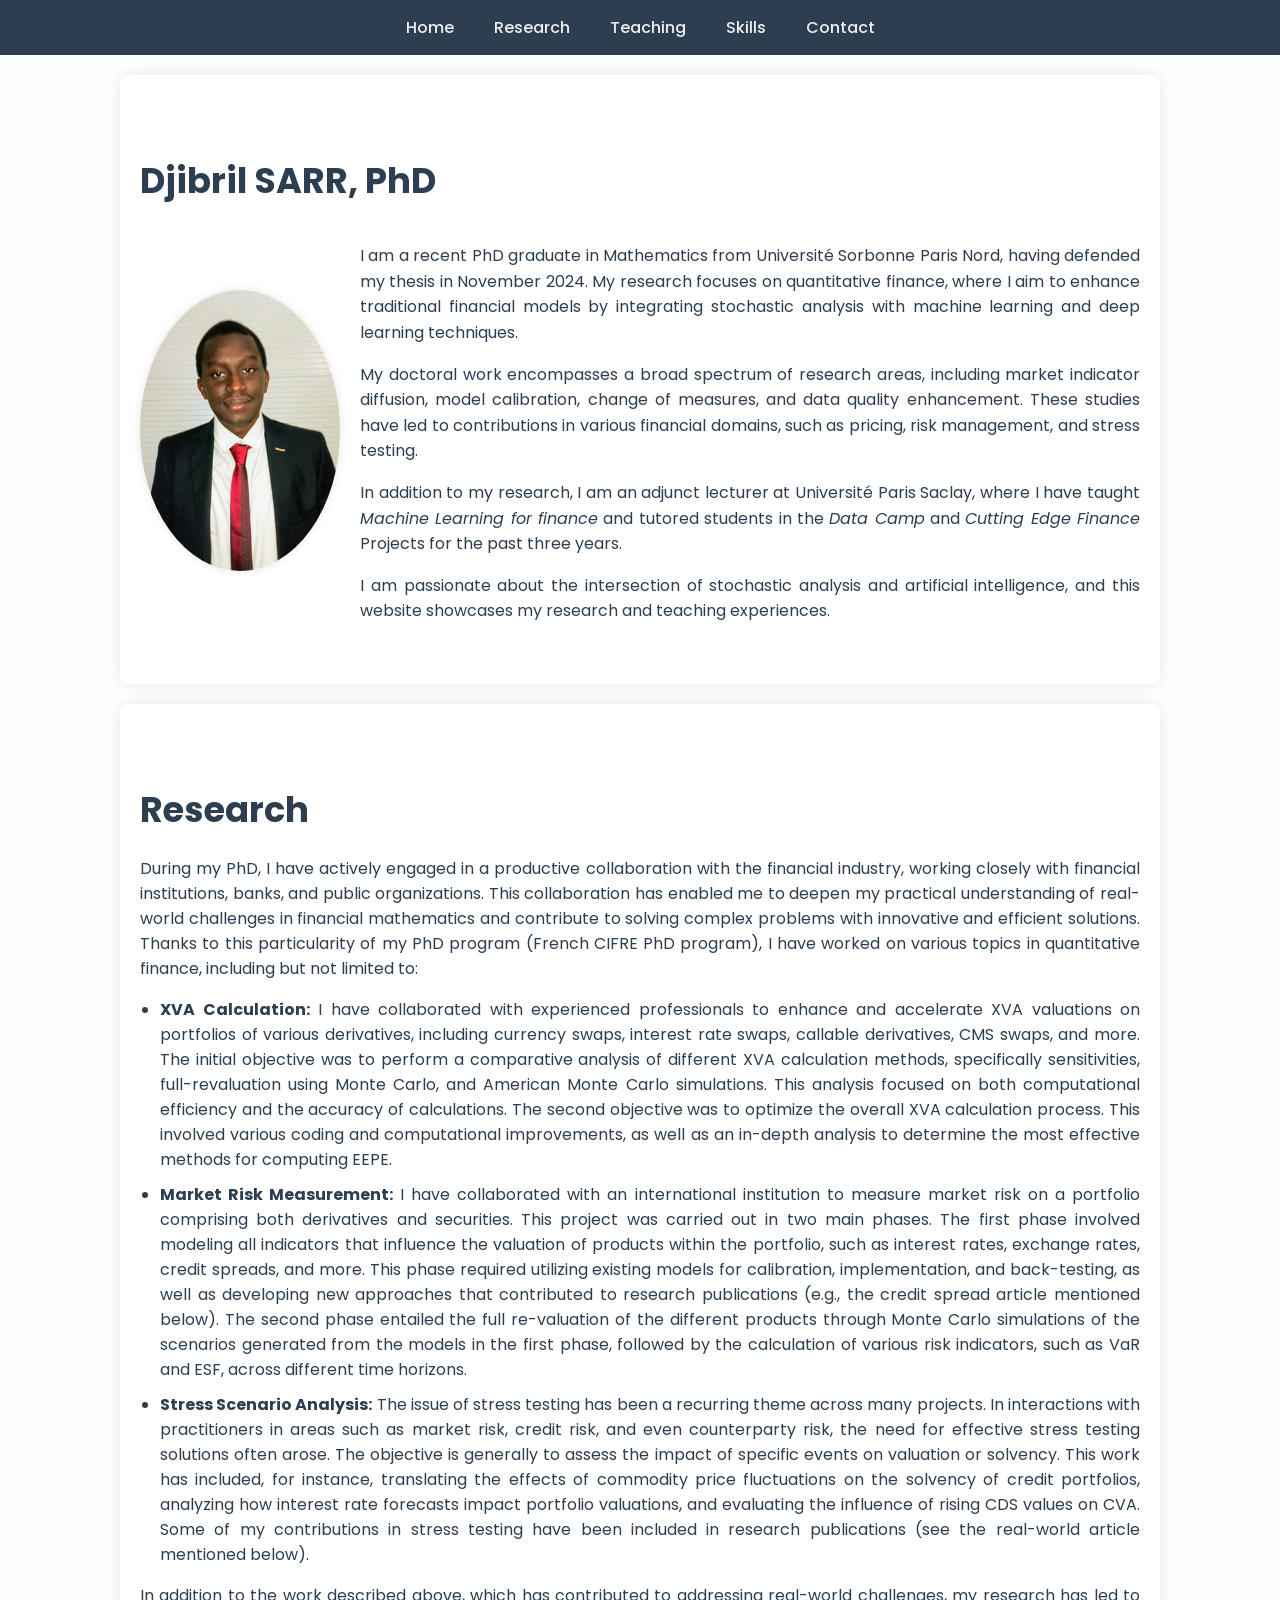
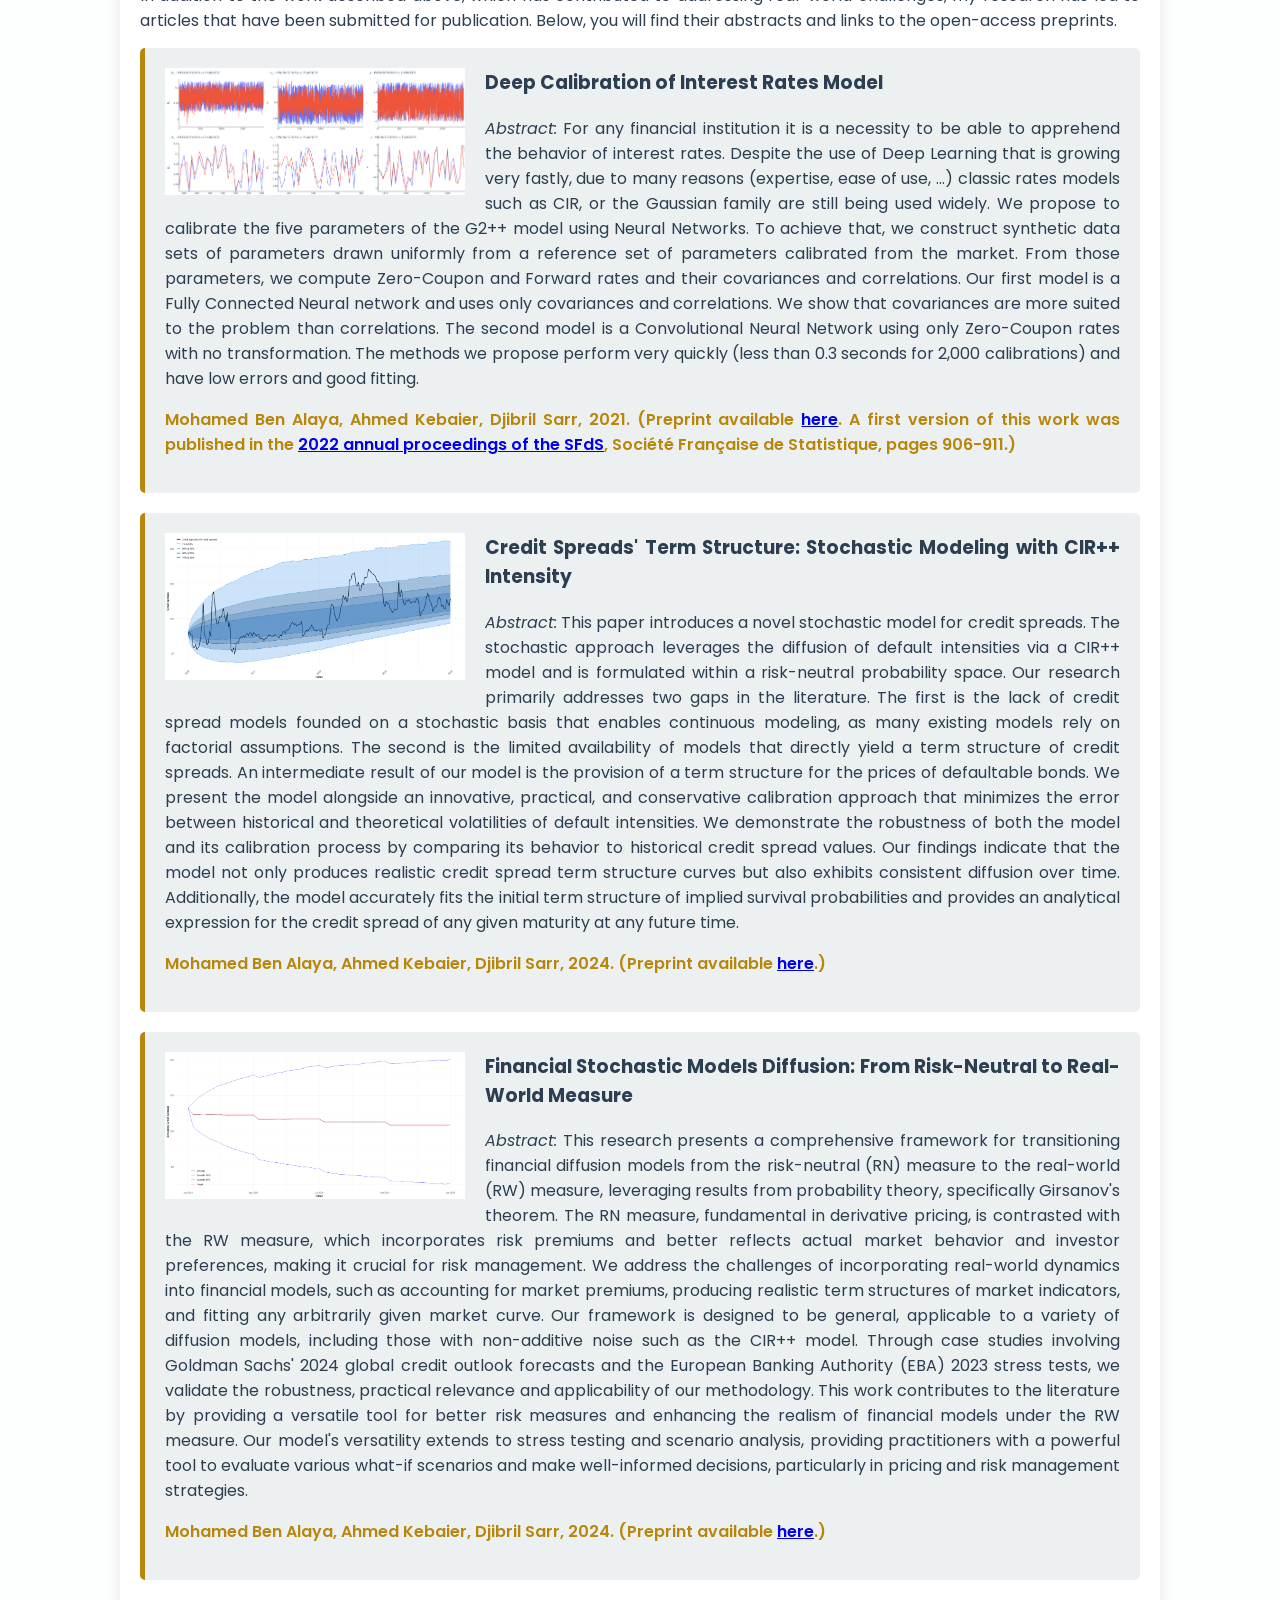
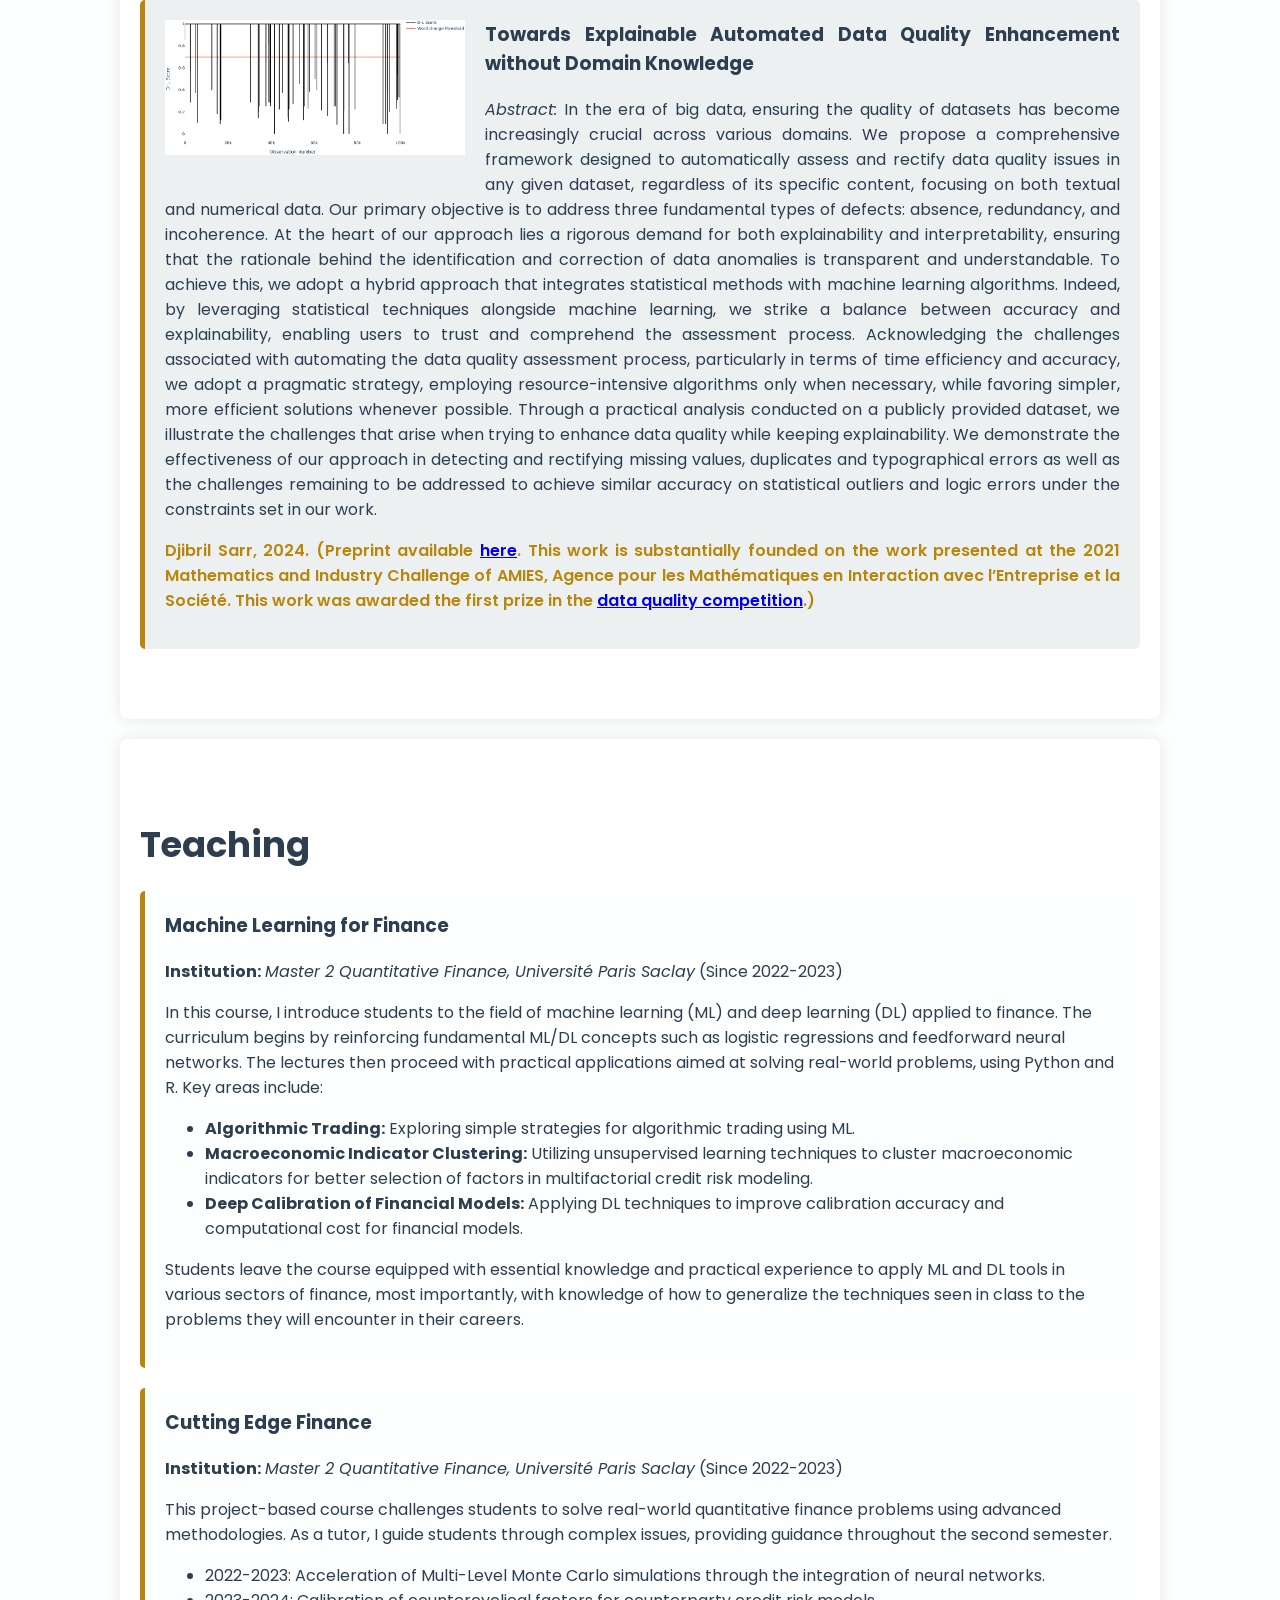
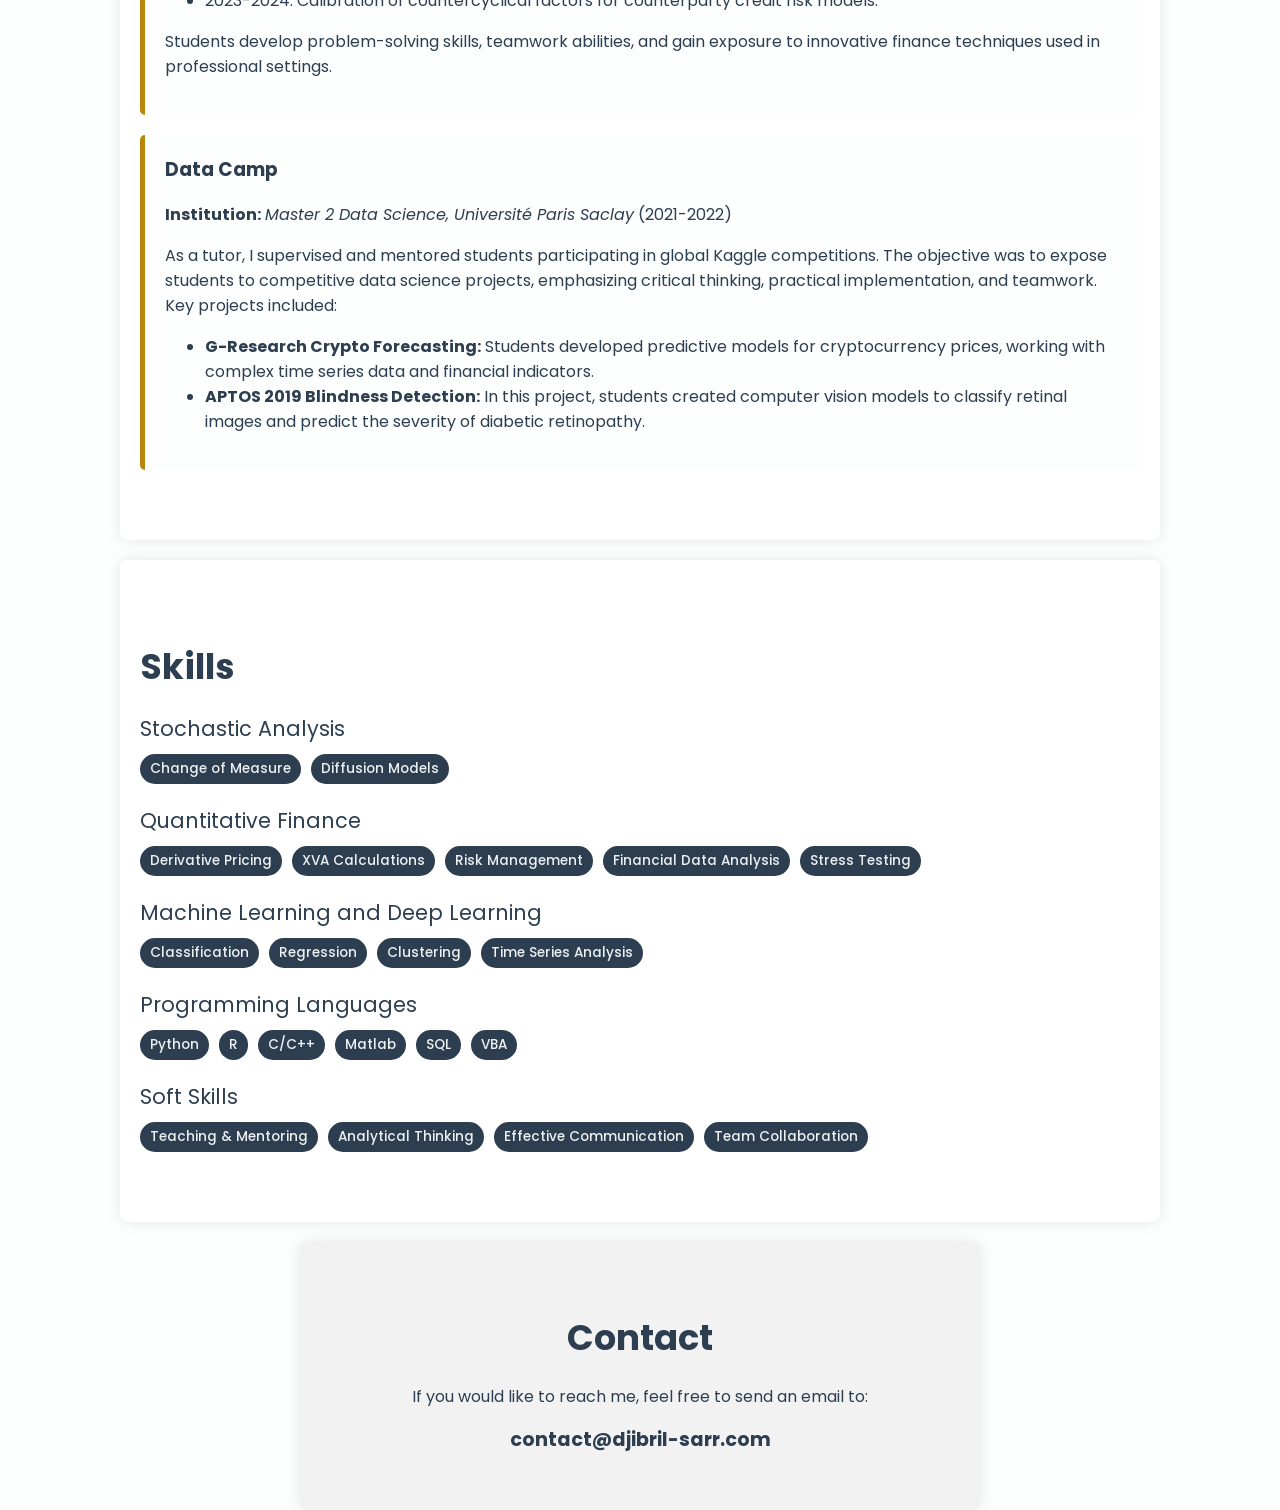
==== commit 4557d0e7: "Update index.html" ====
--- a/index.html
+++ b/index.html
@@ -365,7 +365,7 @@
 
     <!-- Home Section -->
     <section id="home">
-        <h2>Djibril SARR</h2>
+        <h2>Djibril SARR, PhD</h2>
         <div class="profile">
             <img src="pp.jpeg" alt="Profile Photo">
             <div class="intro">
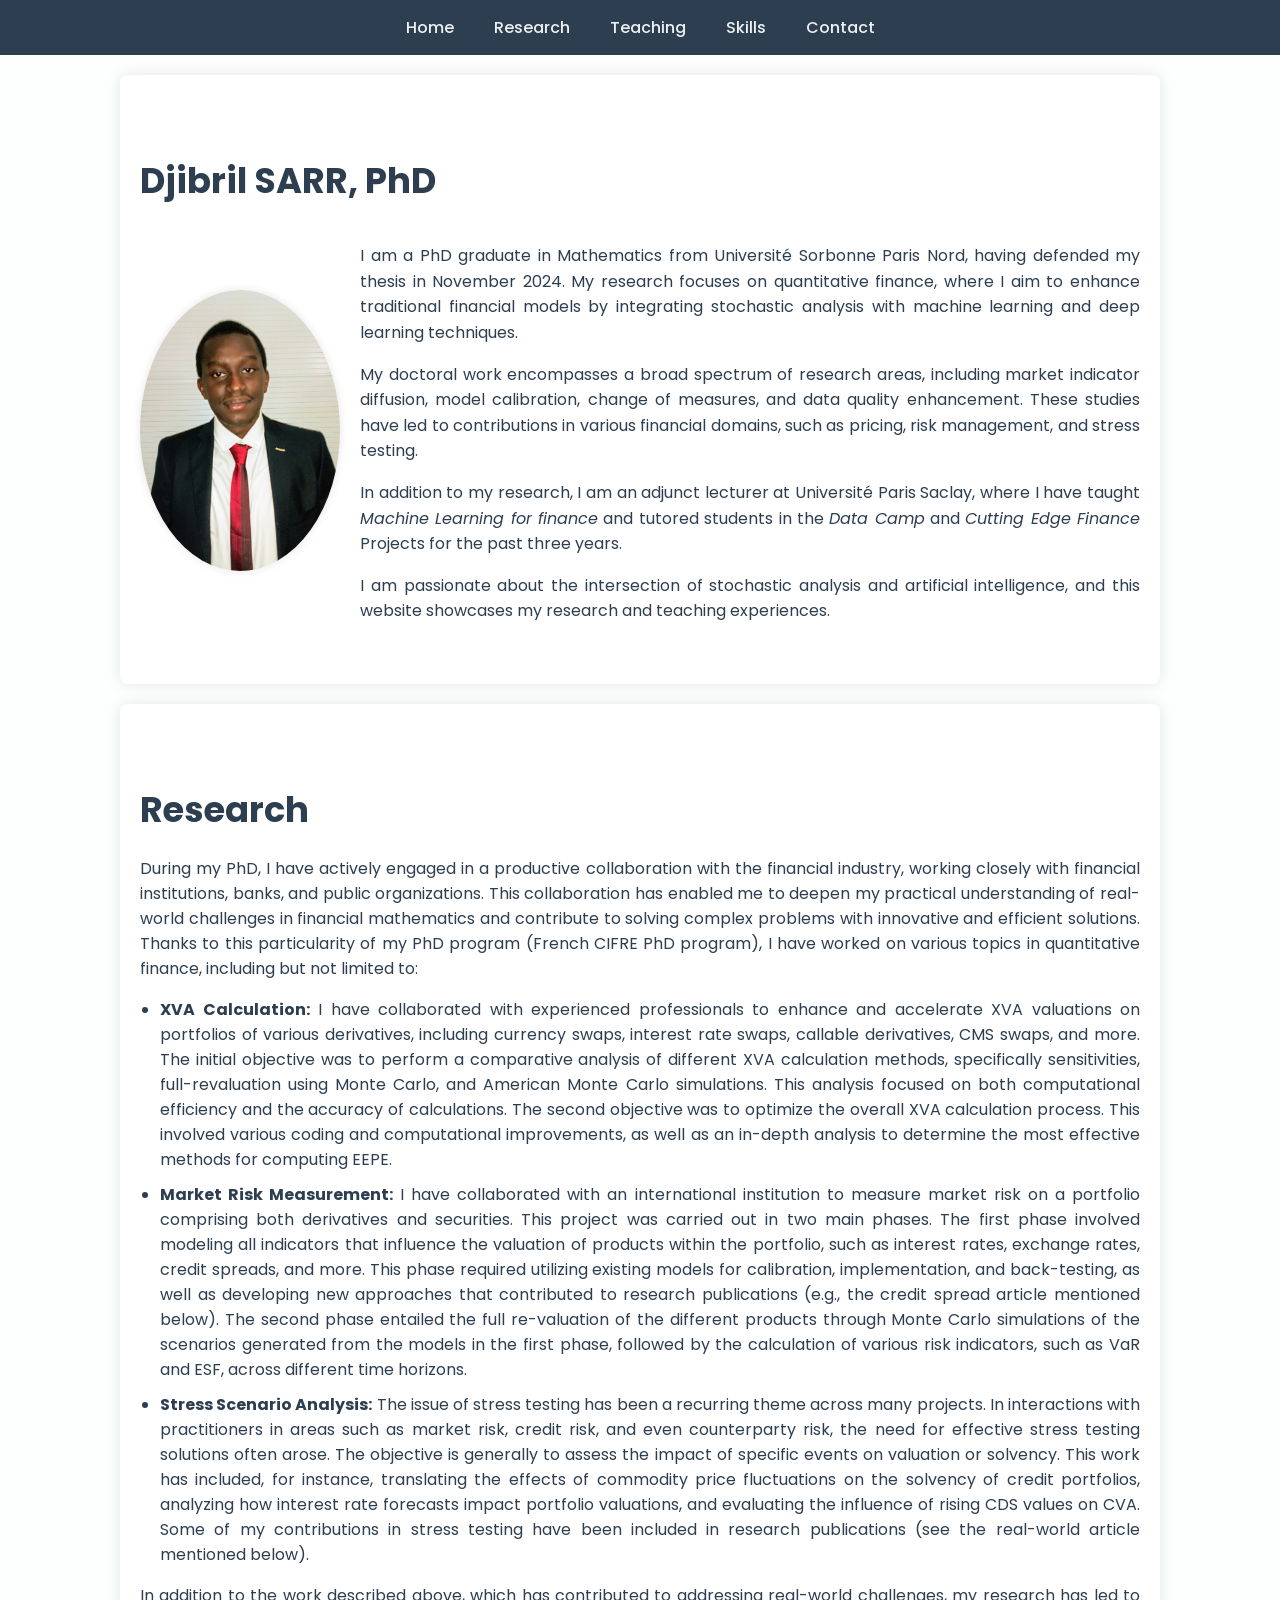
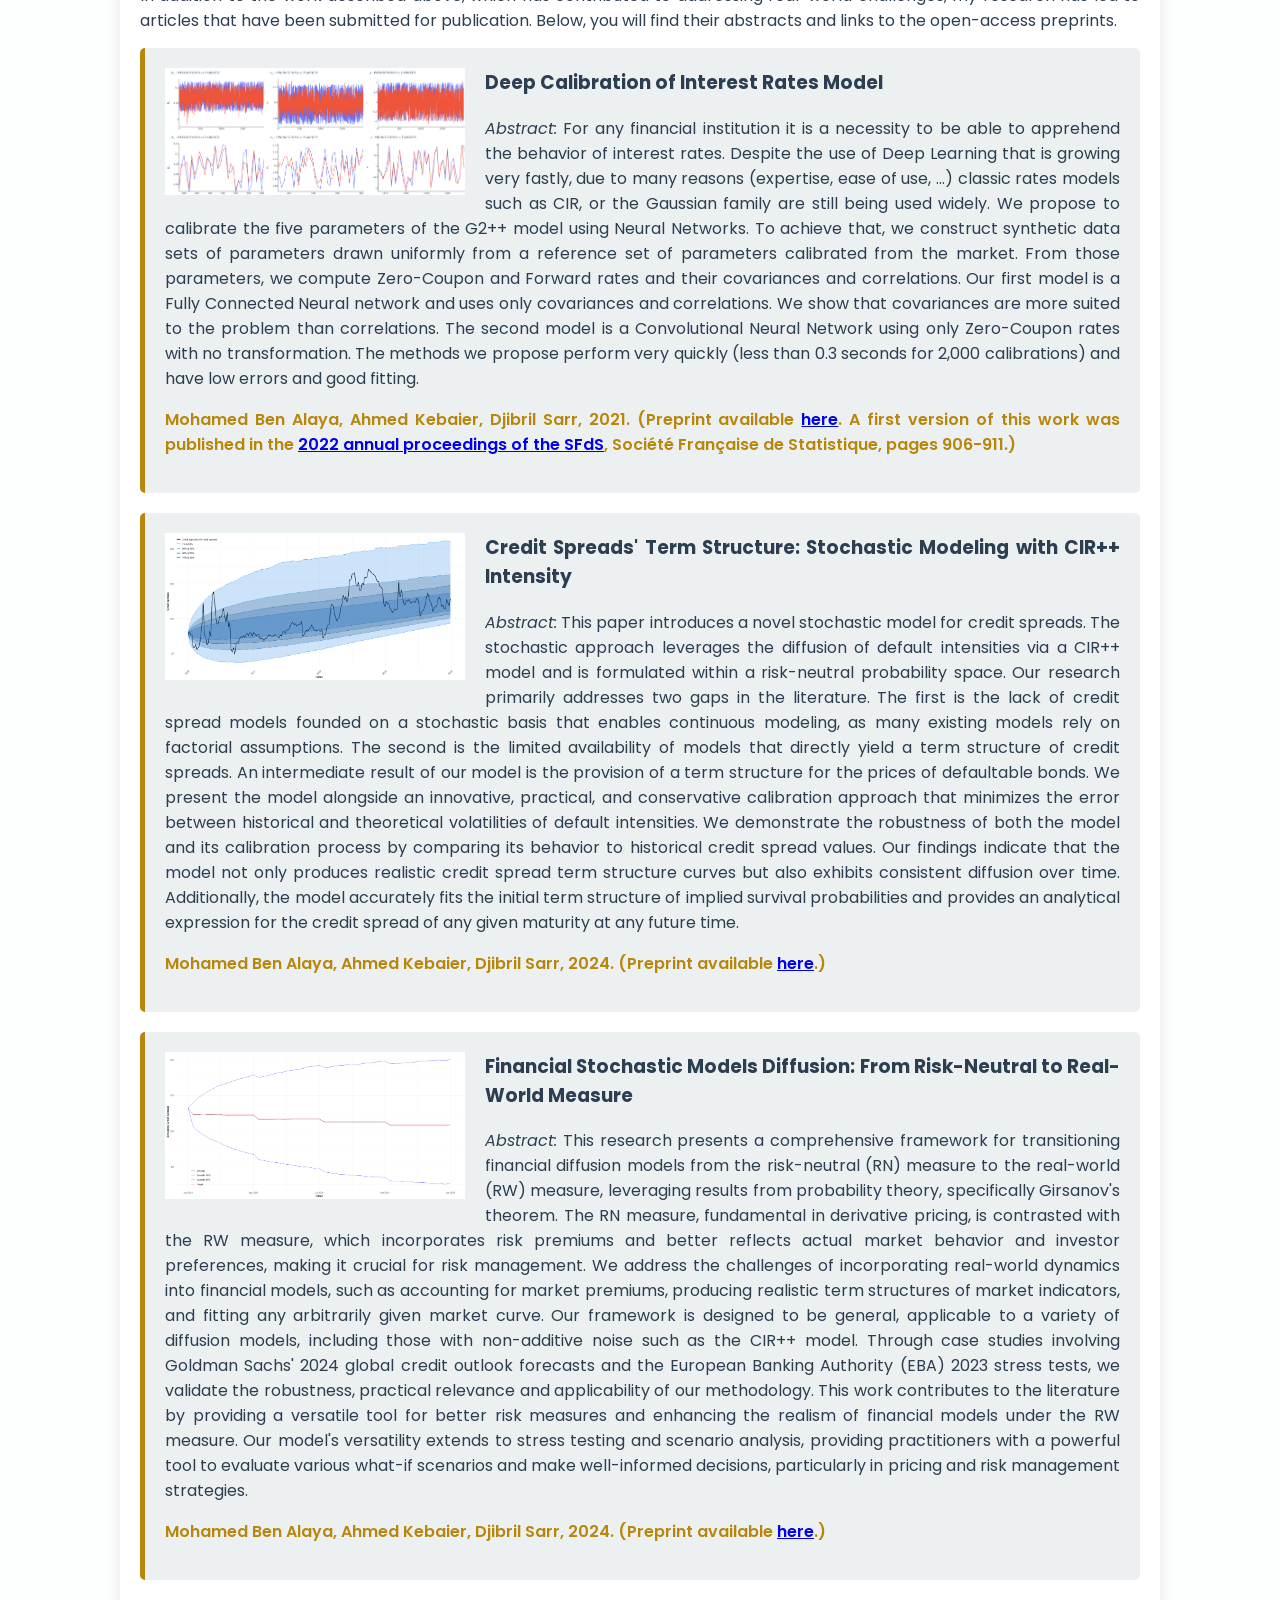
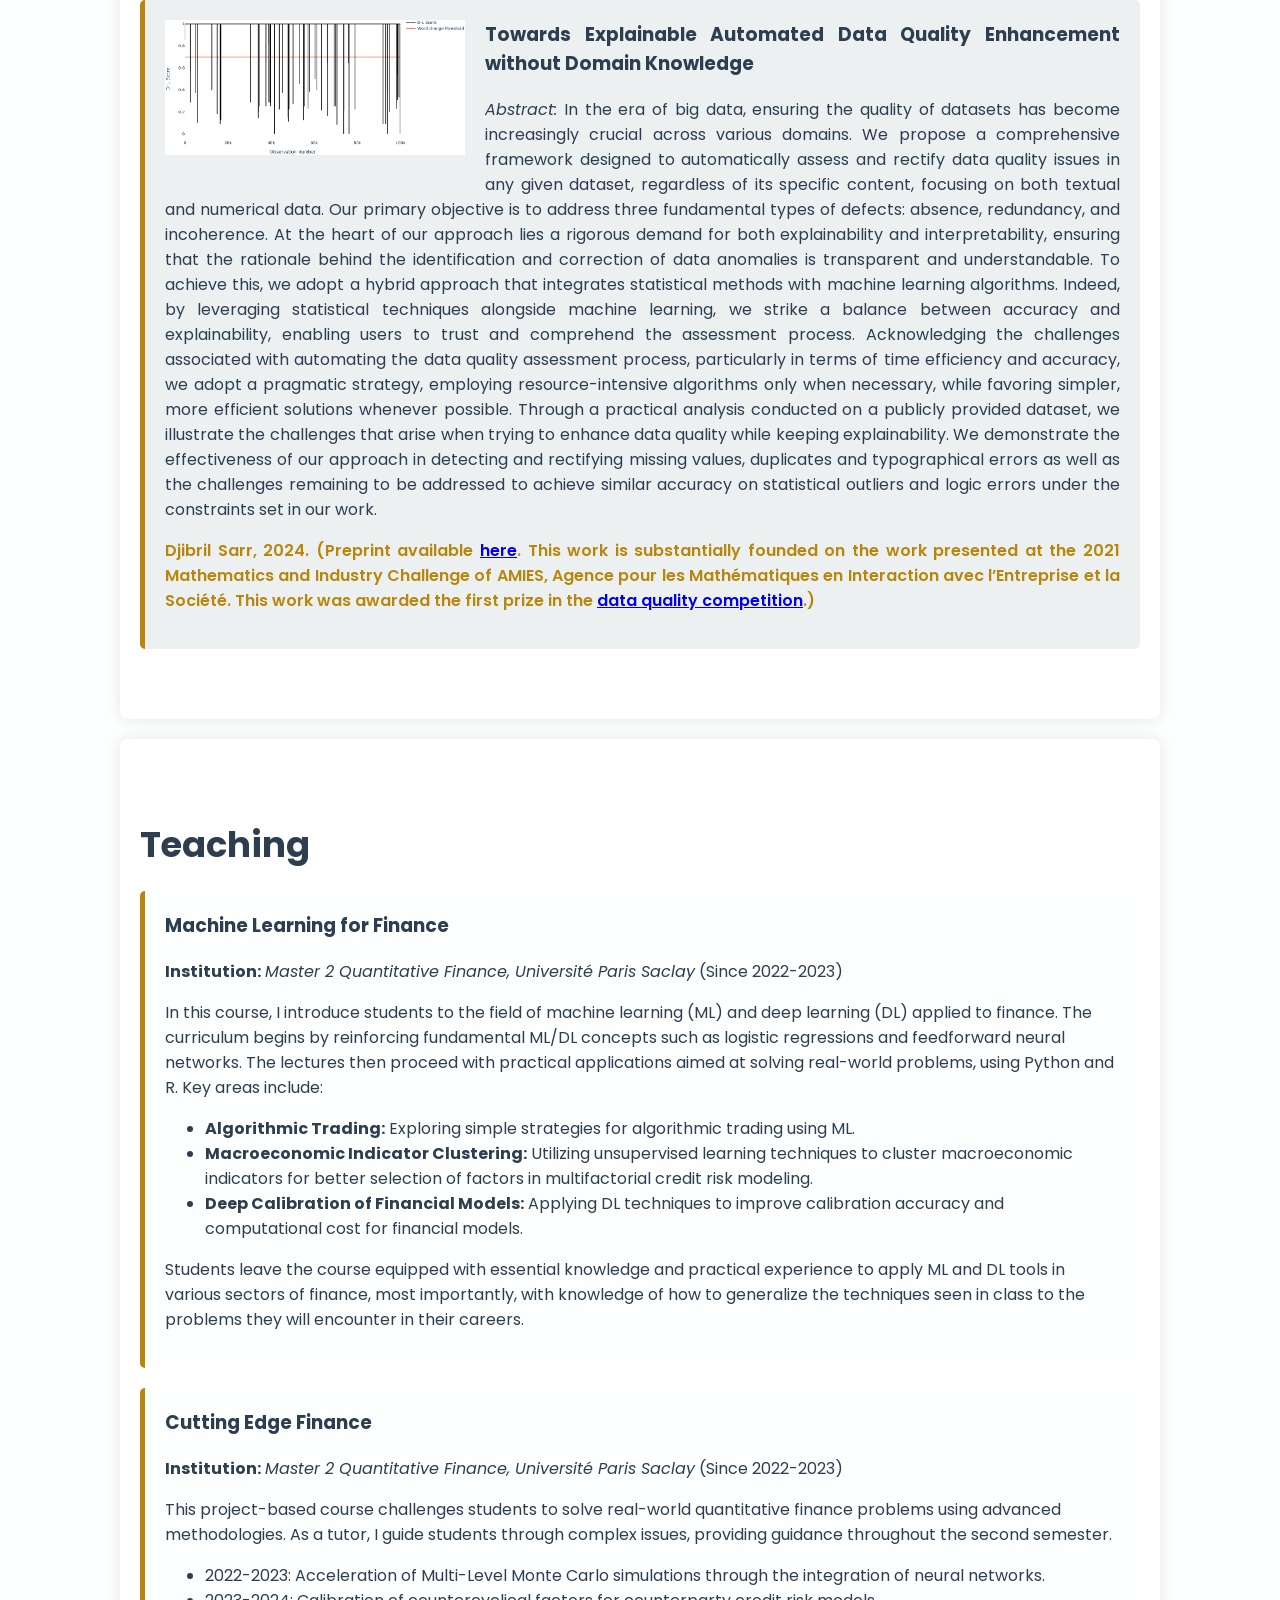
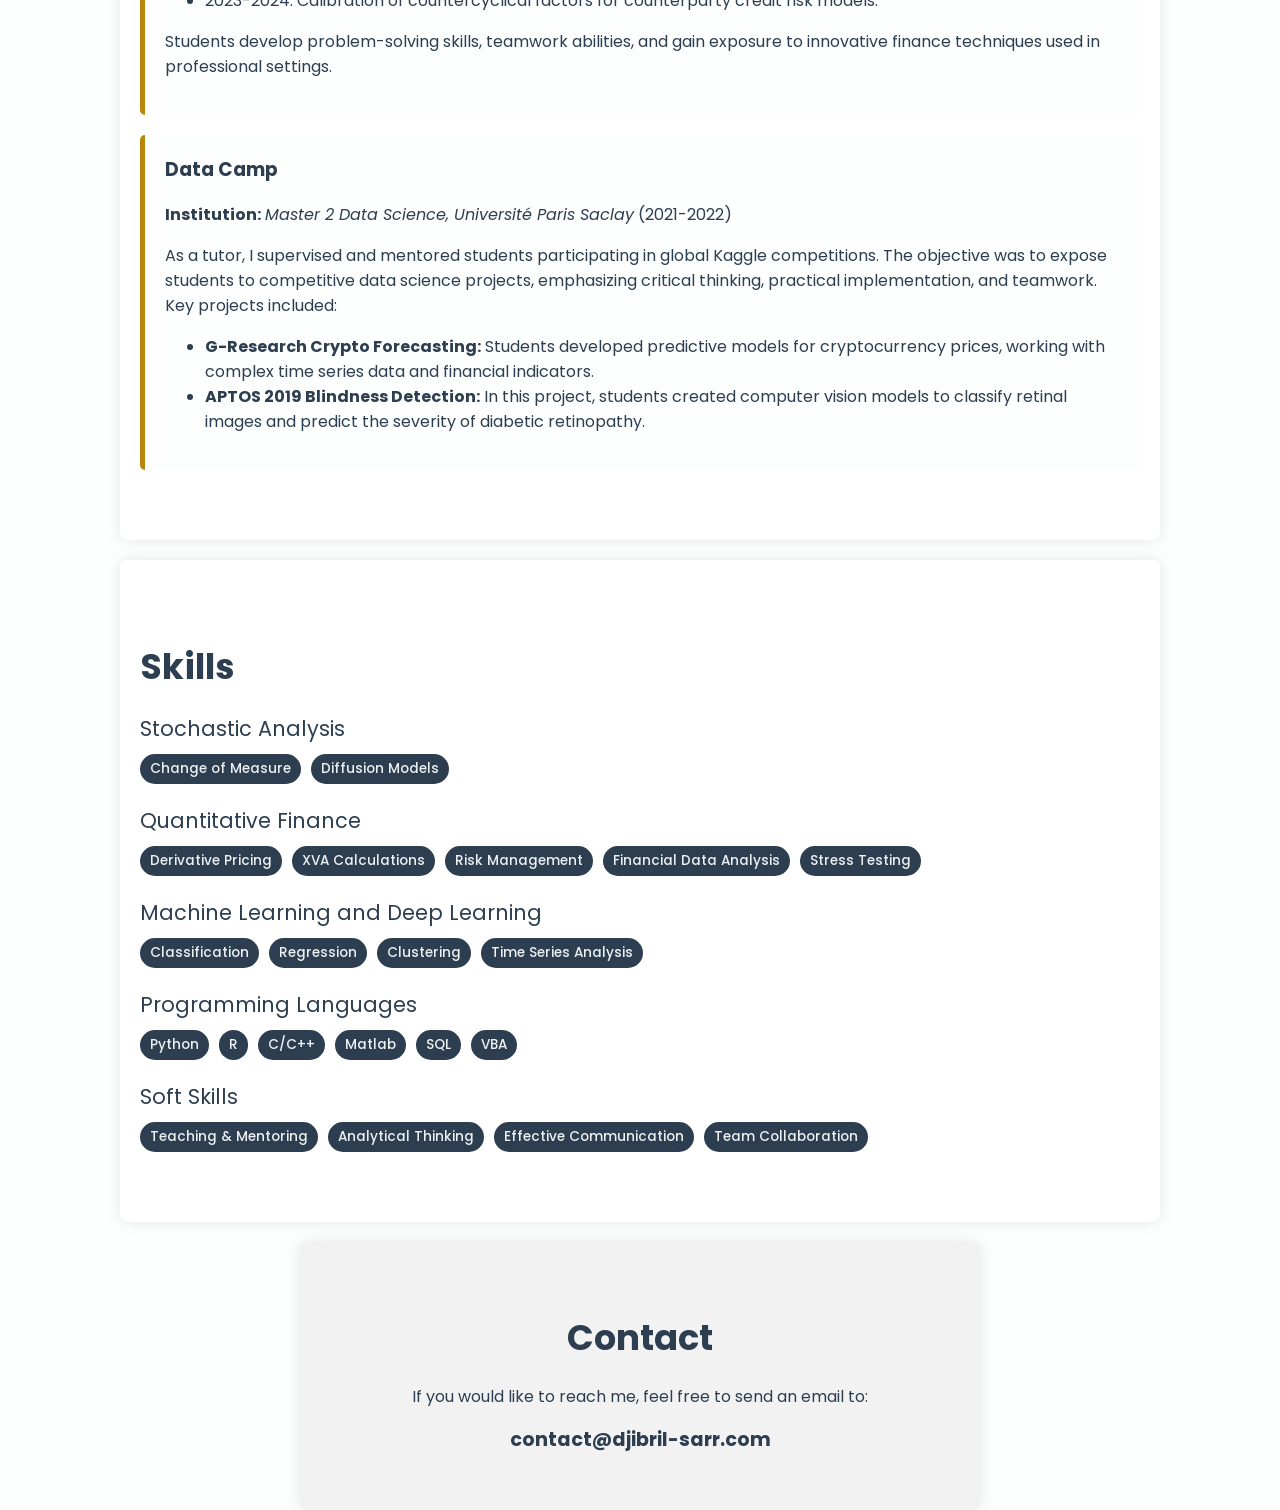
==== commit 27e817f4: "Update index.html" ====
--- a/index.html
+++ b/index.html
@@ -370,7 +370,7 @@
             <img src="pp.jpeg" alt="Profile Photo">
             <div class="intro">
                 <p>
-                    I am a recent PhD graduate in Mathematics from Université Sorbonne Paris Nord, having defended my thesis in November 2024. My research focuses on quantitative finance, where I aim to enhance traditional financial models by integrating stochastic analysis with machine learning and deep learning techniques.
+                    I am a PhD graduate in Mathematics from Université Sorbonne Paris Nord, having defended my thesis in November 2024. My research focuses on quantitative finance, where I aim to enhance traditional financial models by integrating stochastic analysis with machine learning and deep learning techniques.
                 </p>
                 <p>
                     My doctoral work encompasses a broad spectrum of research areas, including market indicator diffusion, model calibration, change of measures, and data quality enhancement. These studies have led to contributions in various financial domains, such as pricing, risk management, and stress testing.
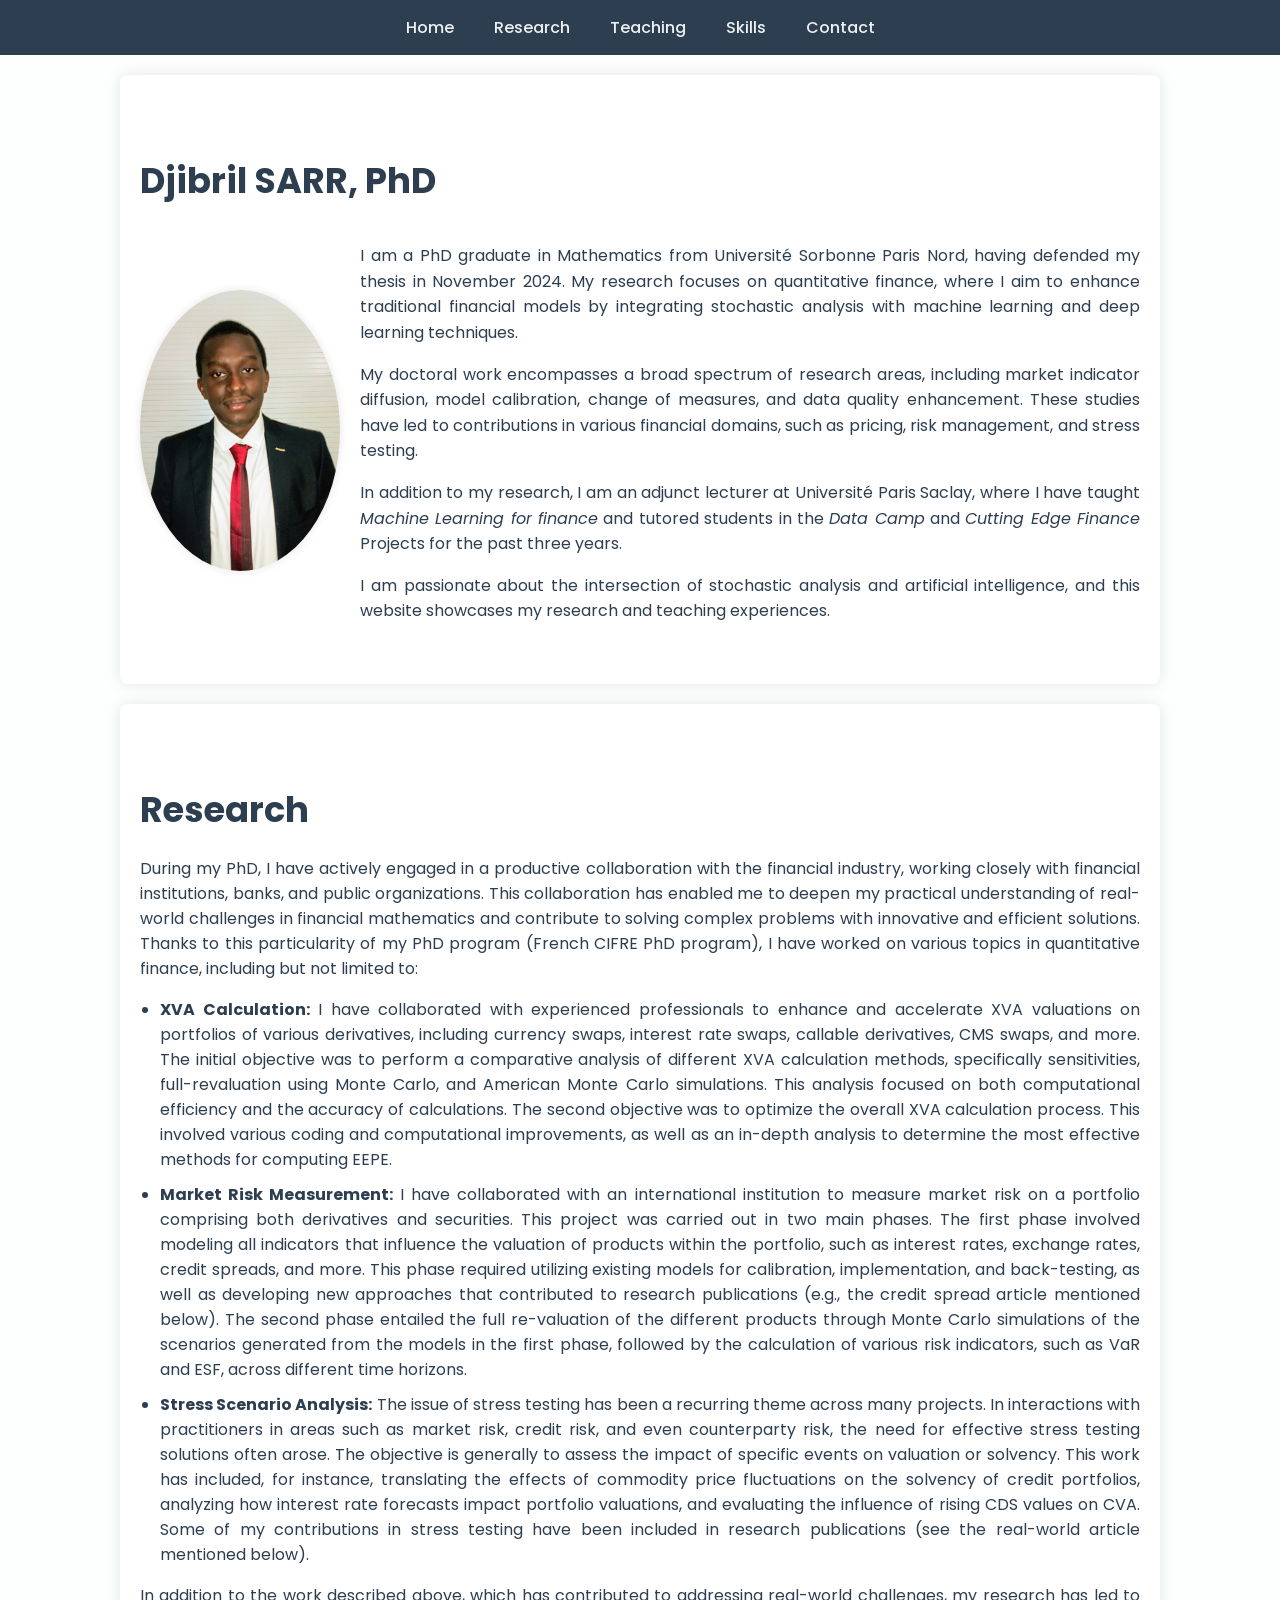
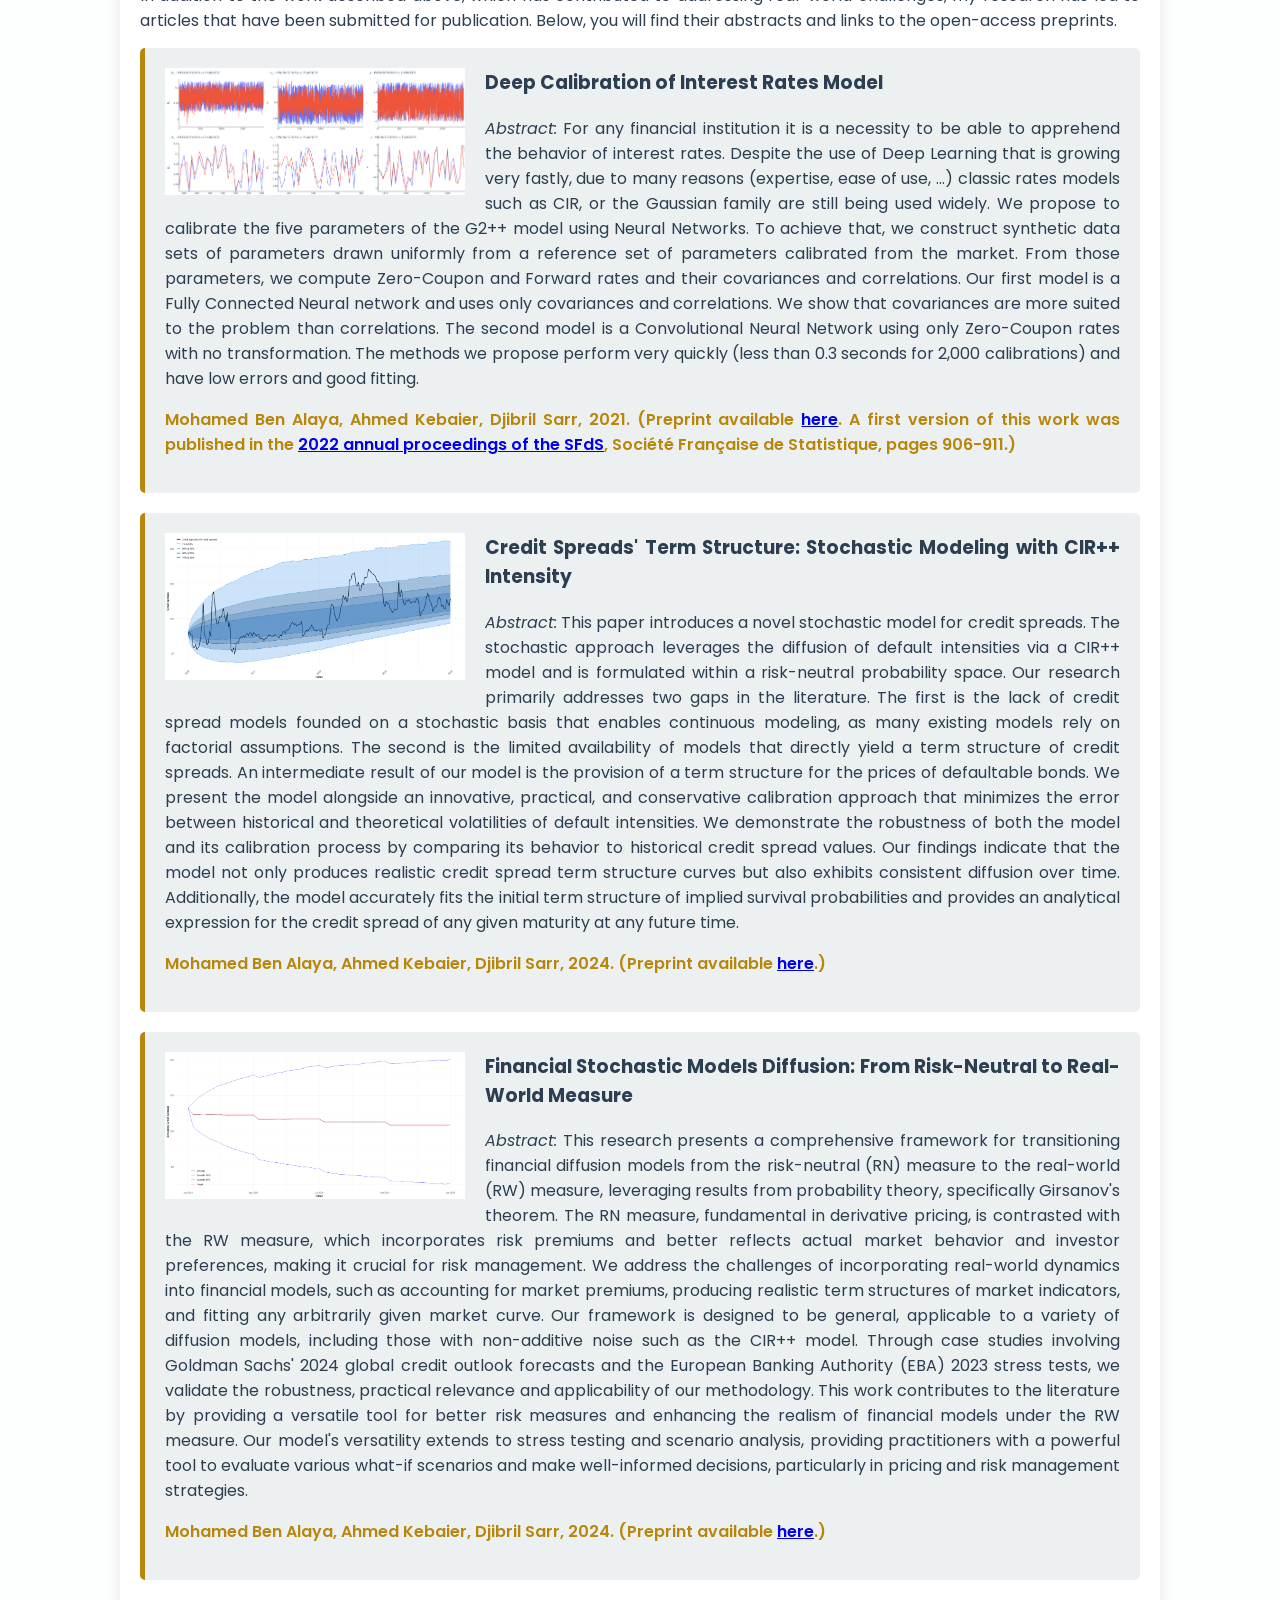
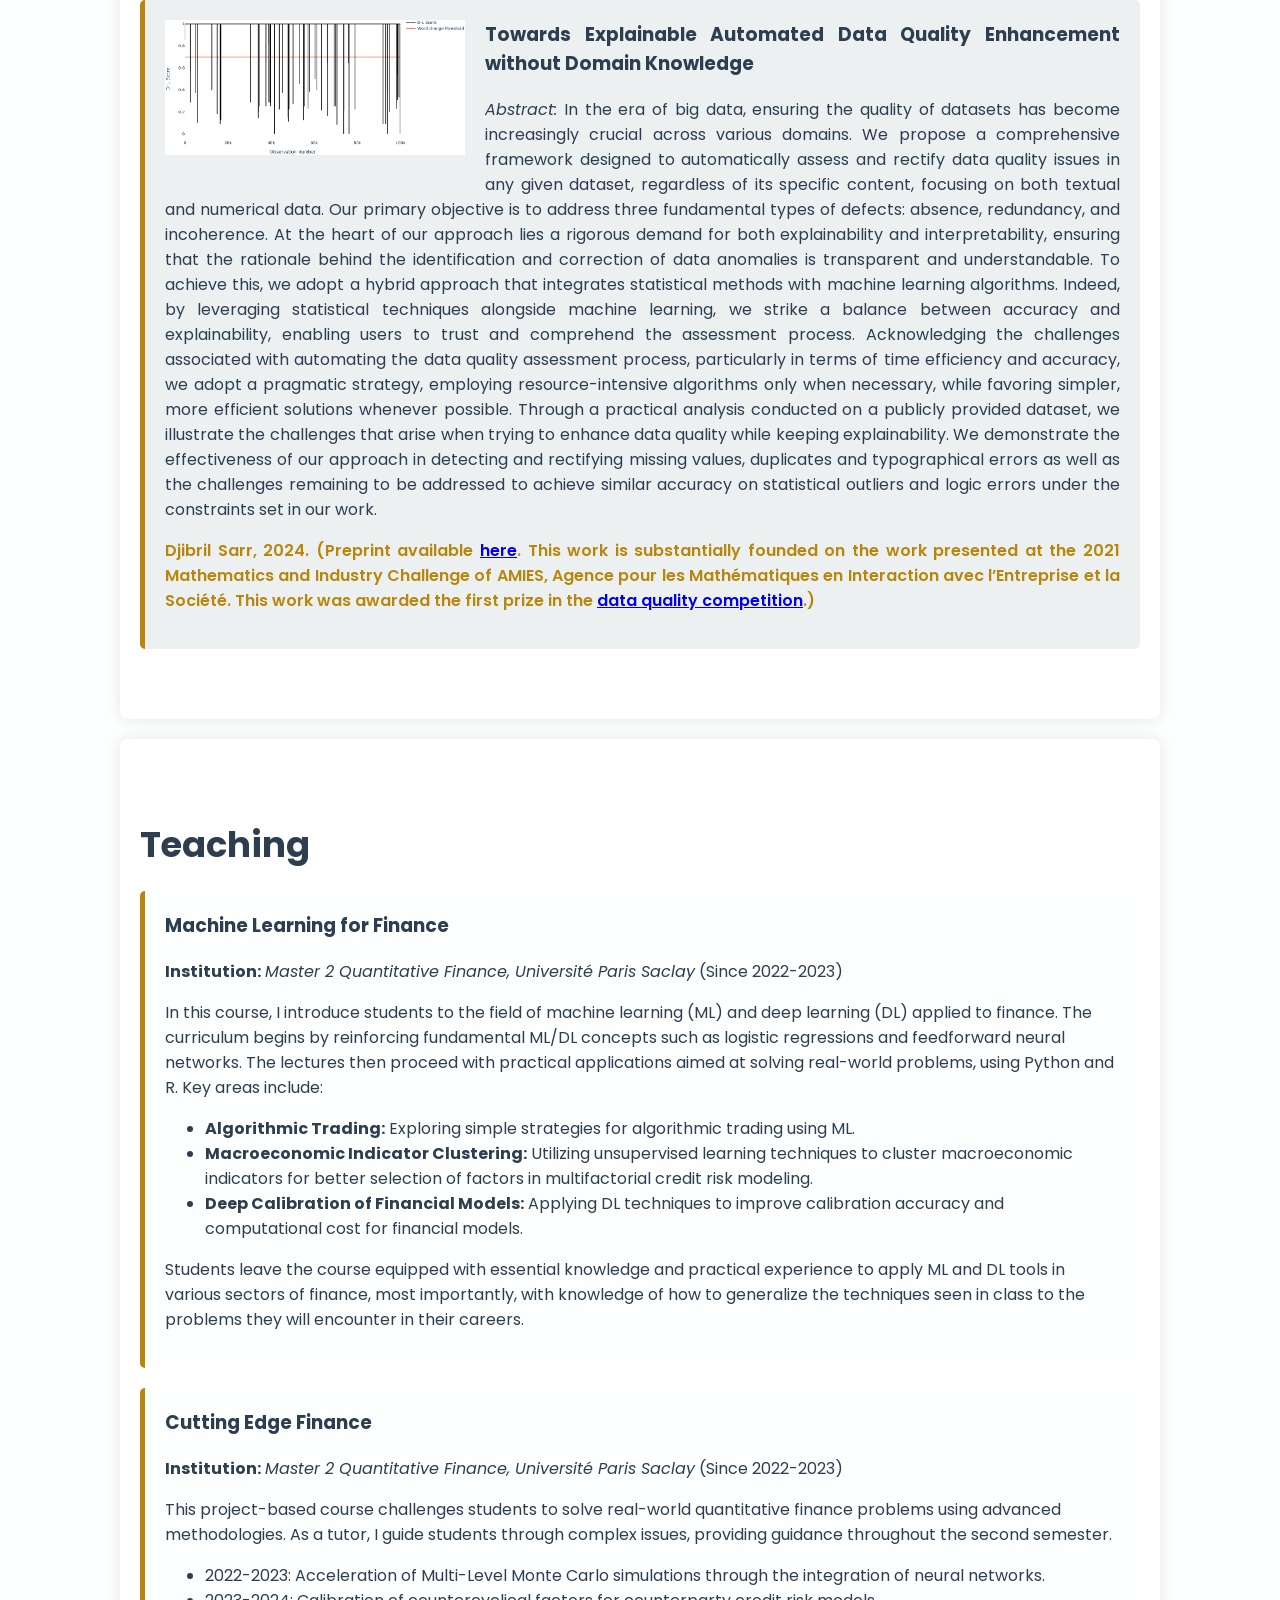
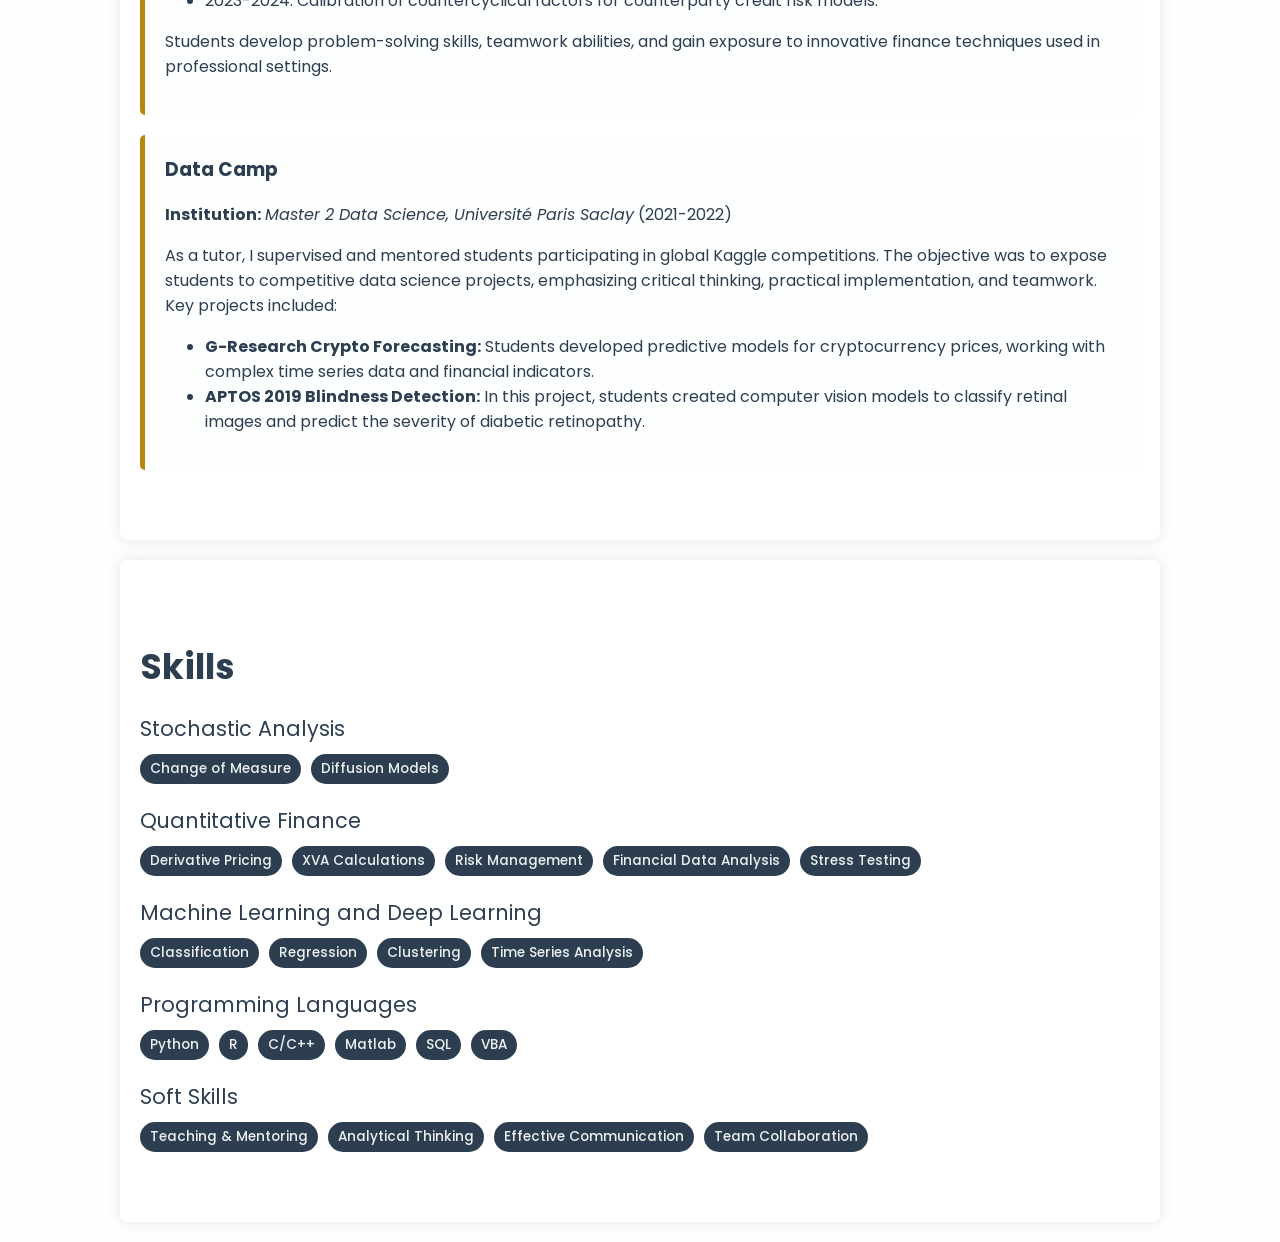
==== commit 5c72fede: "Update index.html" ====
--- a/index.html
+++ b/index.html
@@ -566,11 +566,11 @@
     </section>
 
 	 <!-- Contact Section -->
-	<section id="contact">
+	<!--<section id="contact">
 		<h2>Contact</h2>
 		<p>If you would like to reach me, feel free to send an email to:</p>
 		<p><a href="mailto:contact@djibril-sarr.com">contact@djibril-sarr.com</a></p>
-	</section>
+	</section>-->
 
 
 </body>
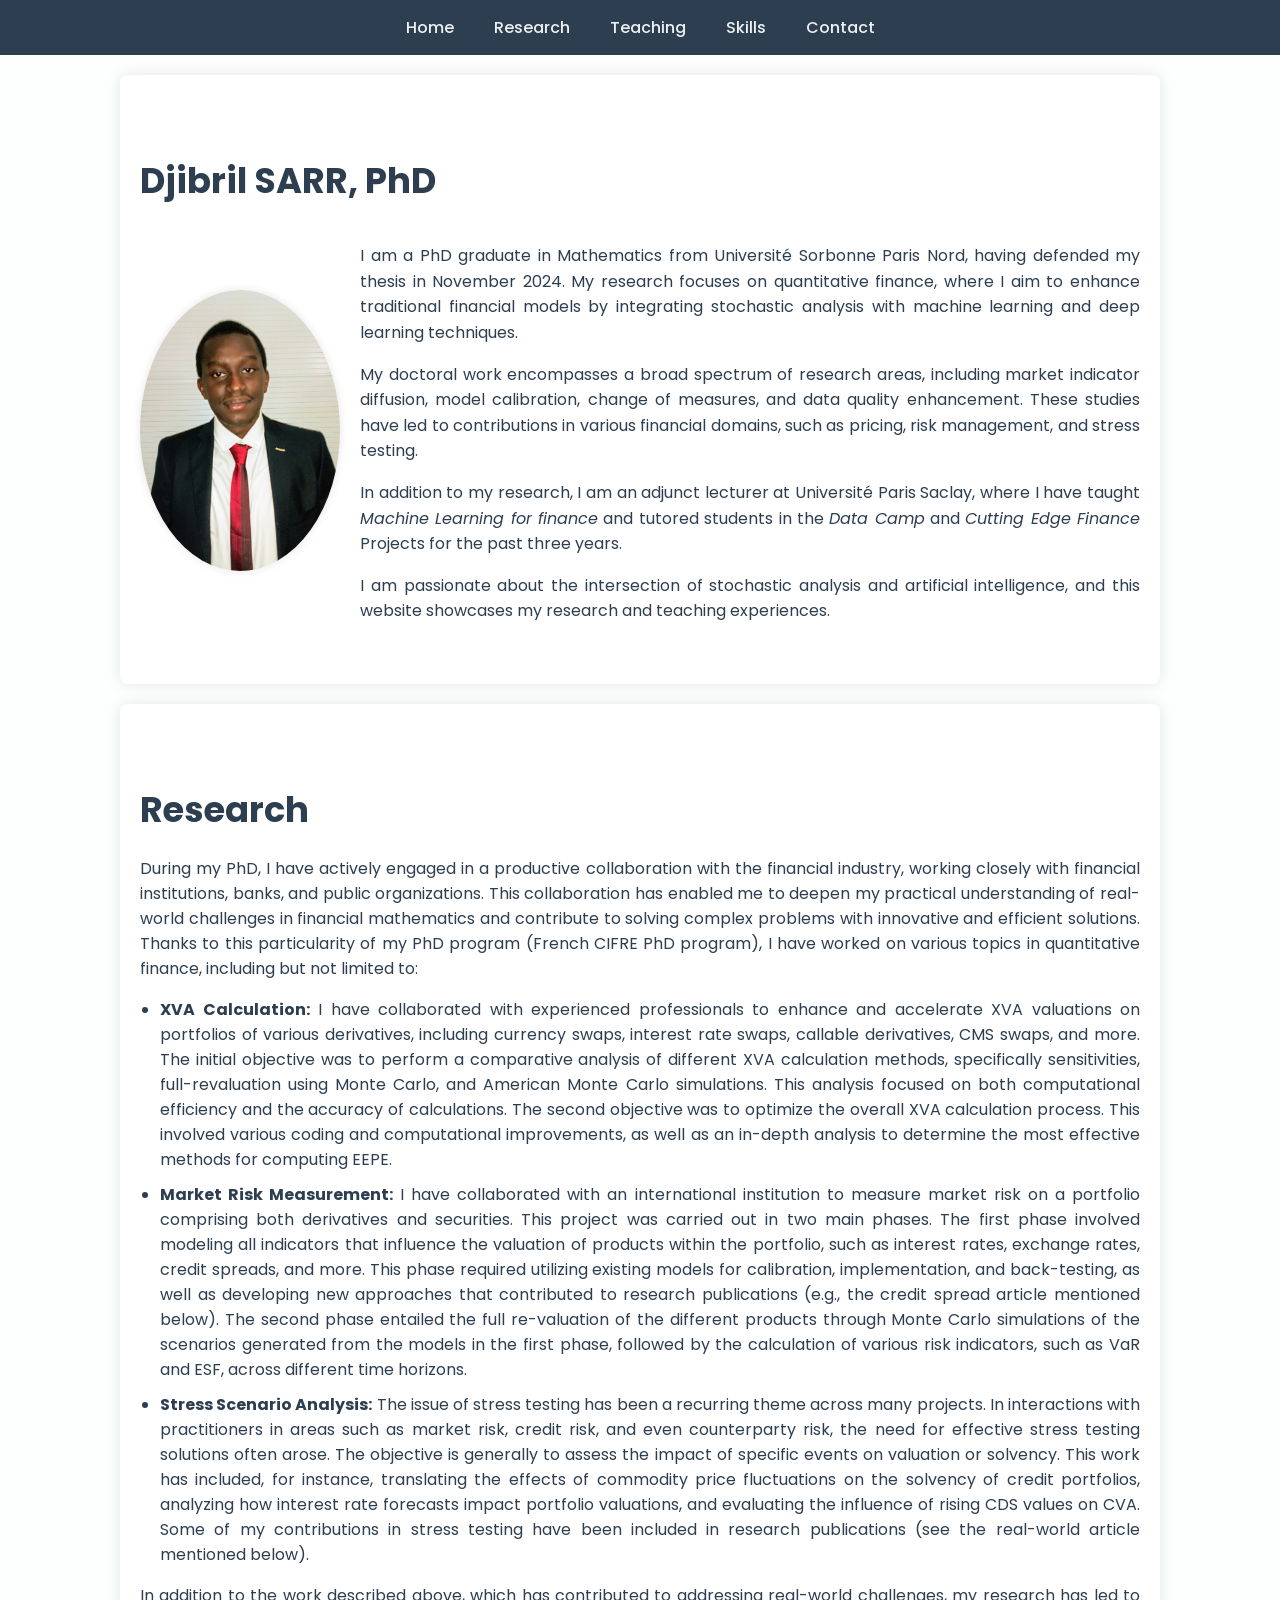
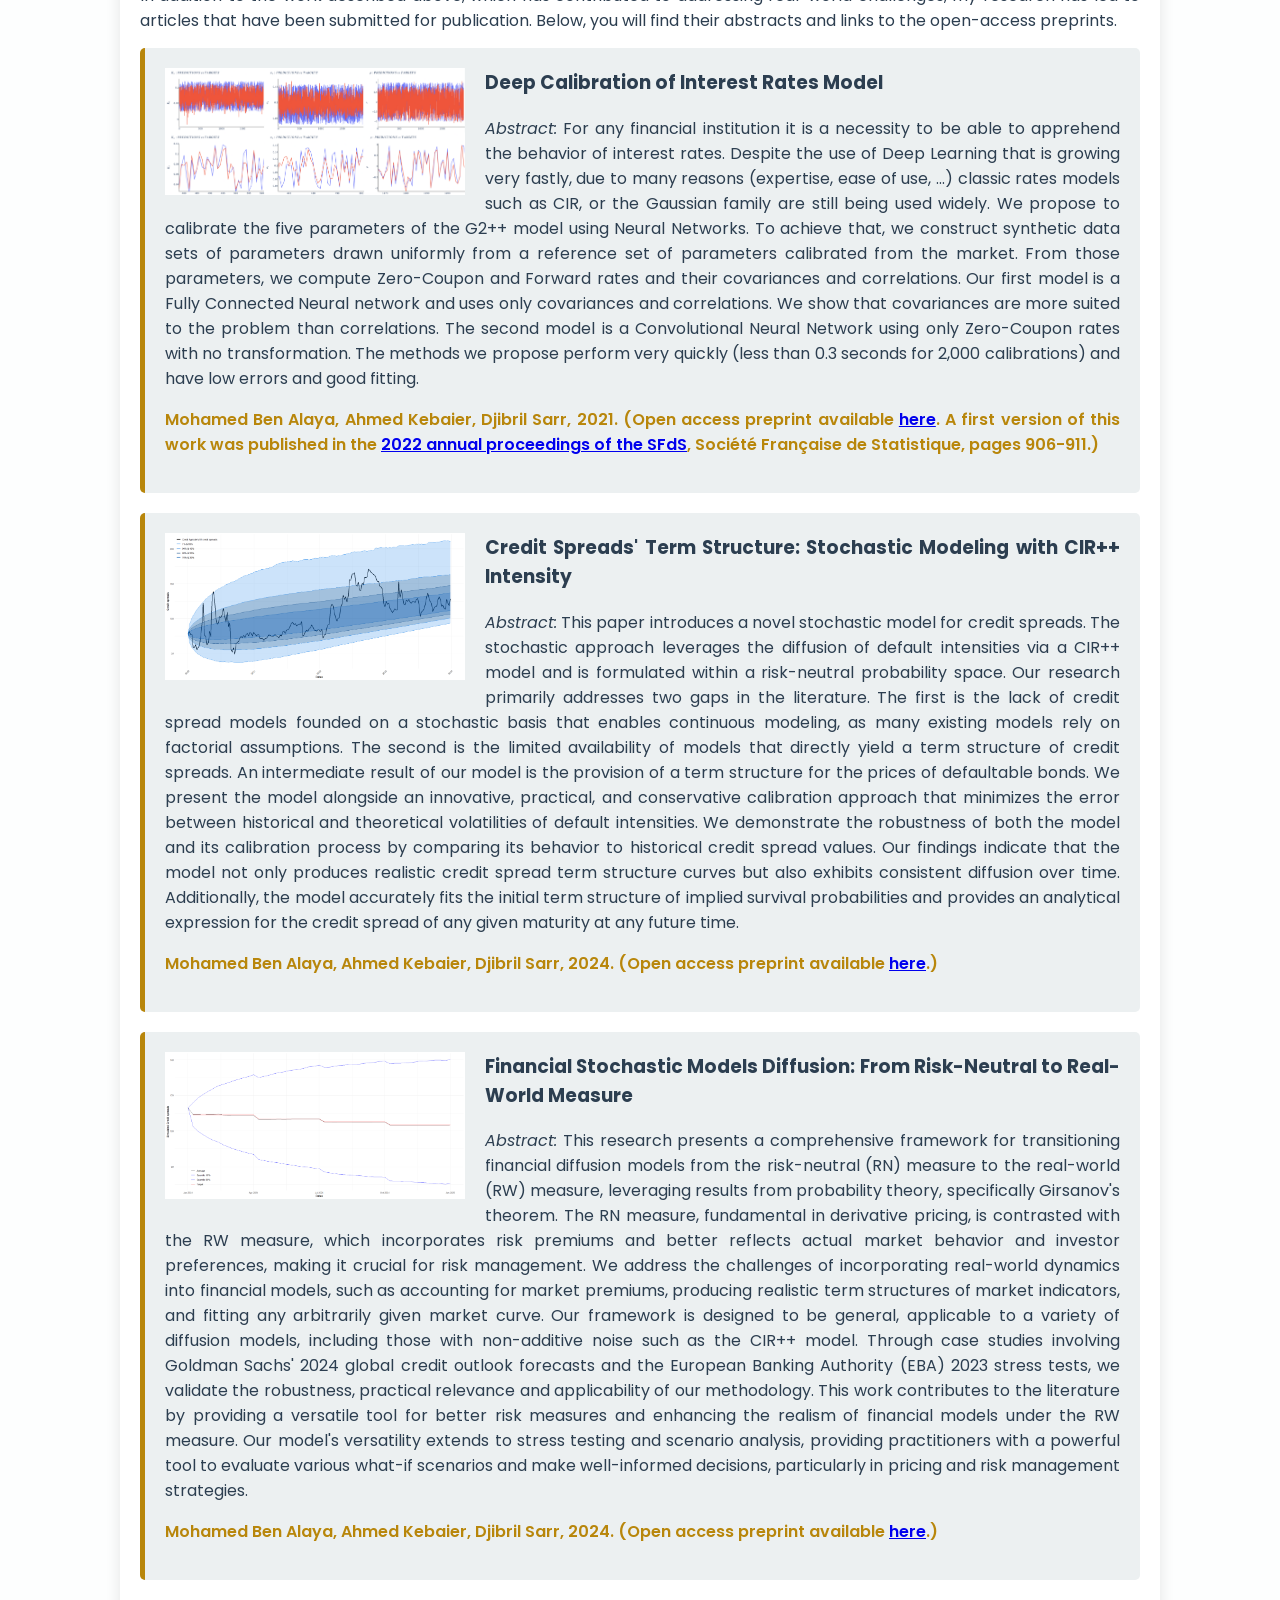
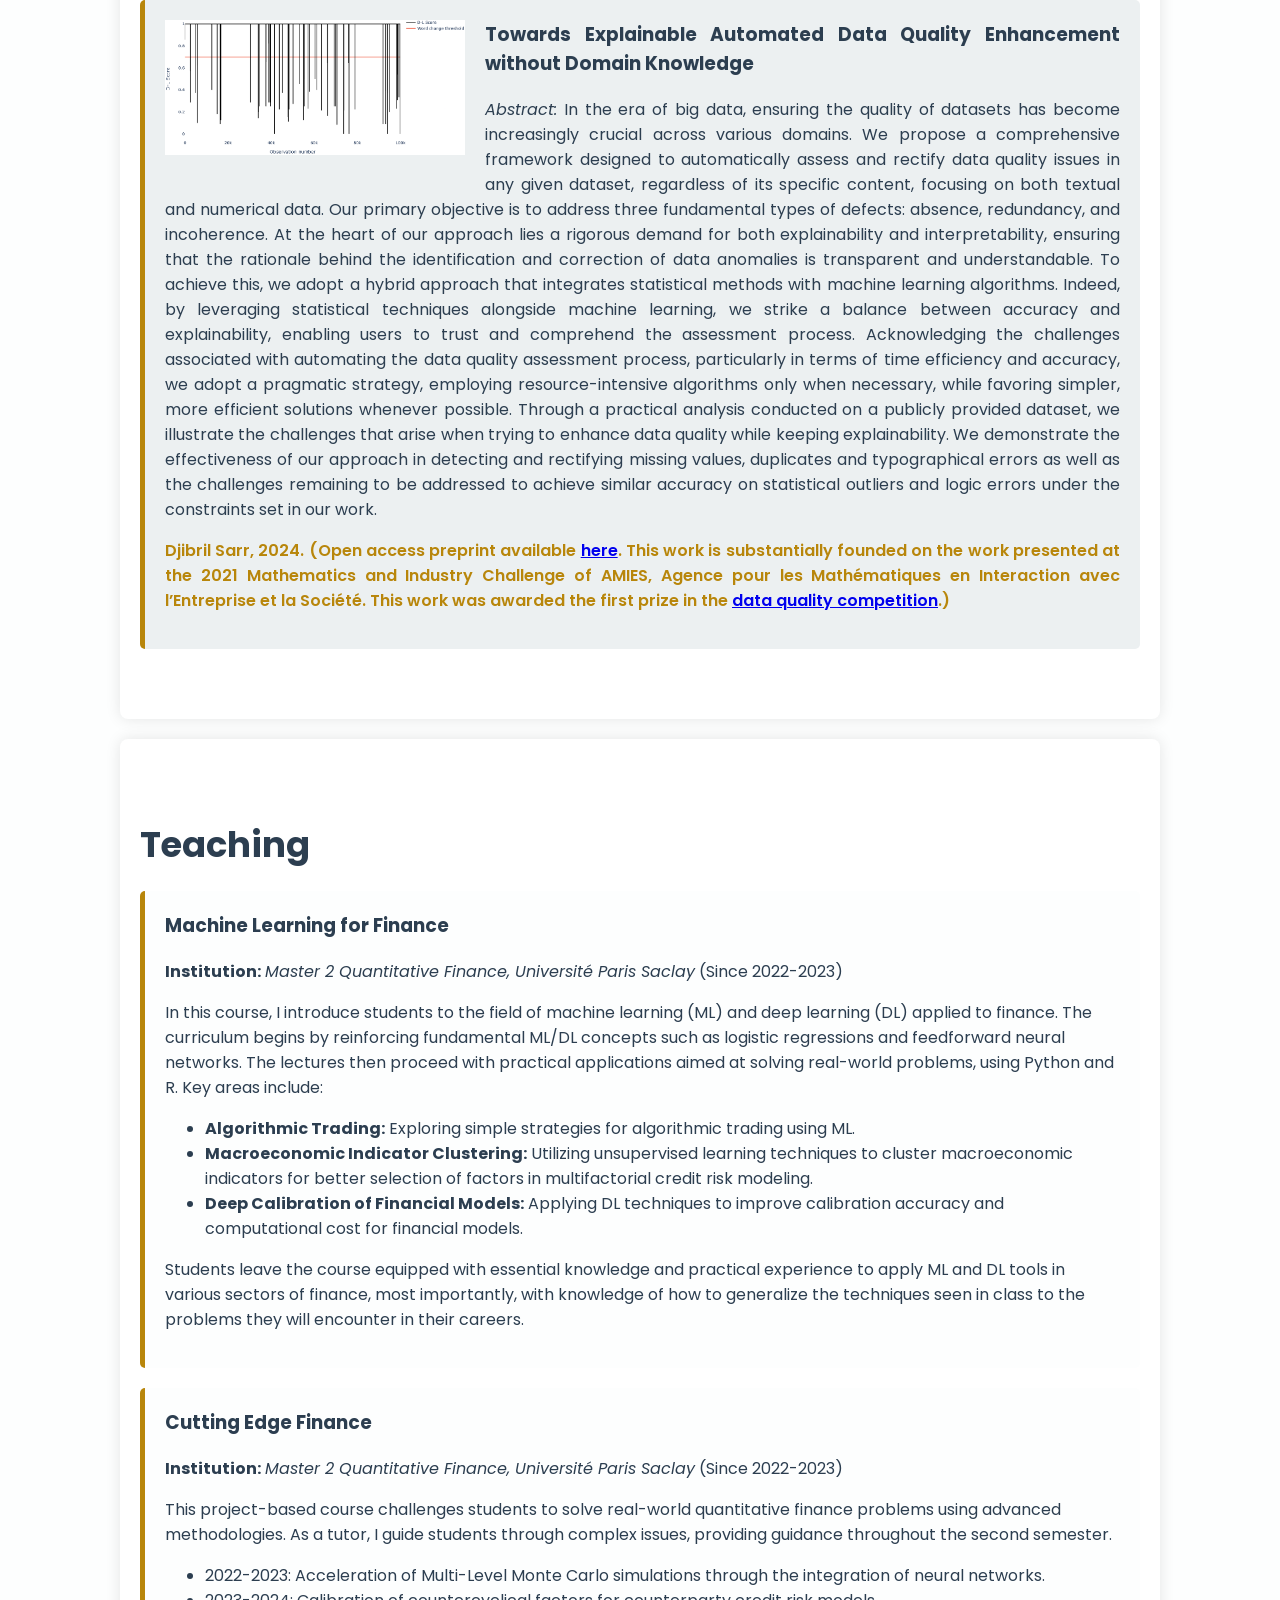
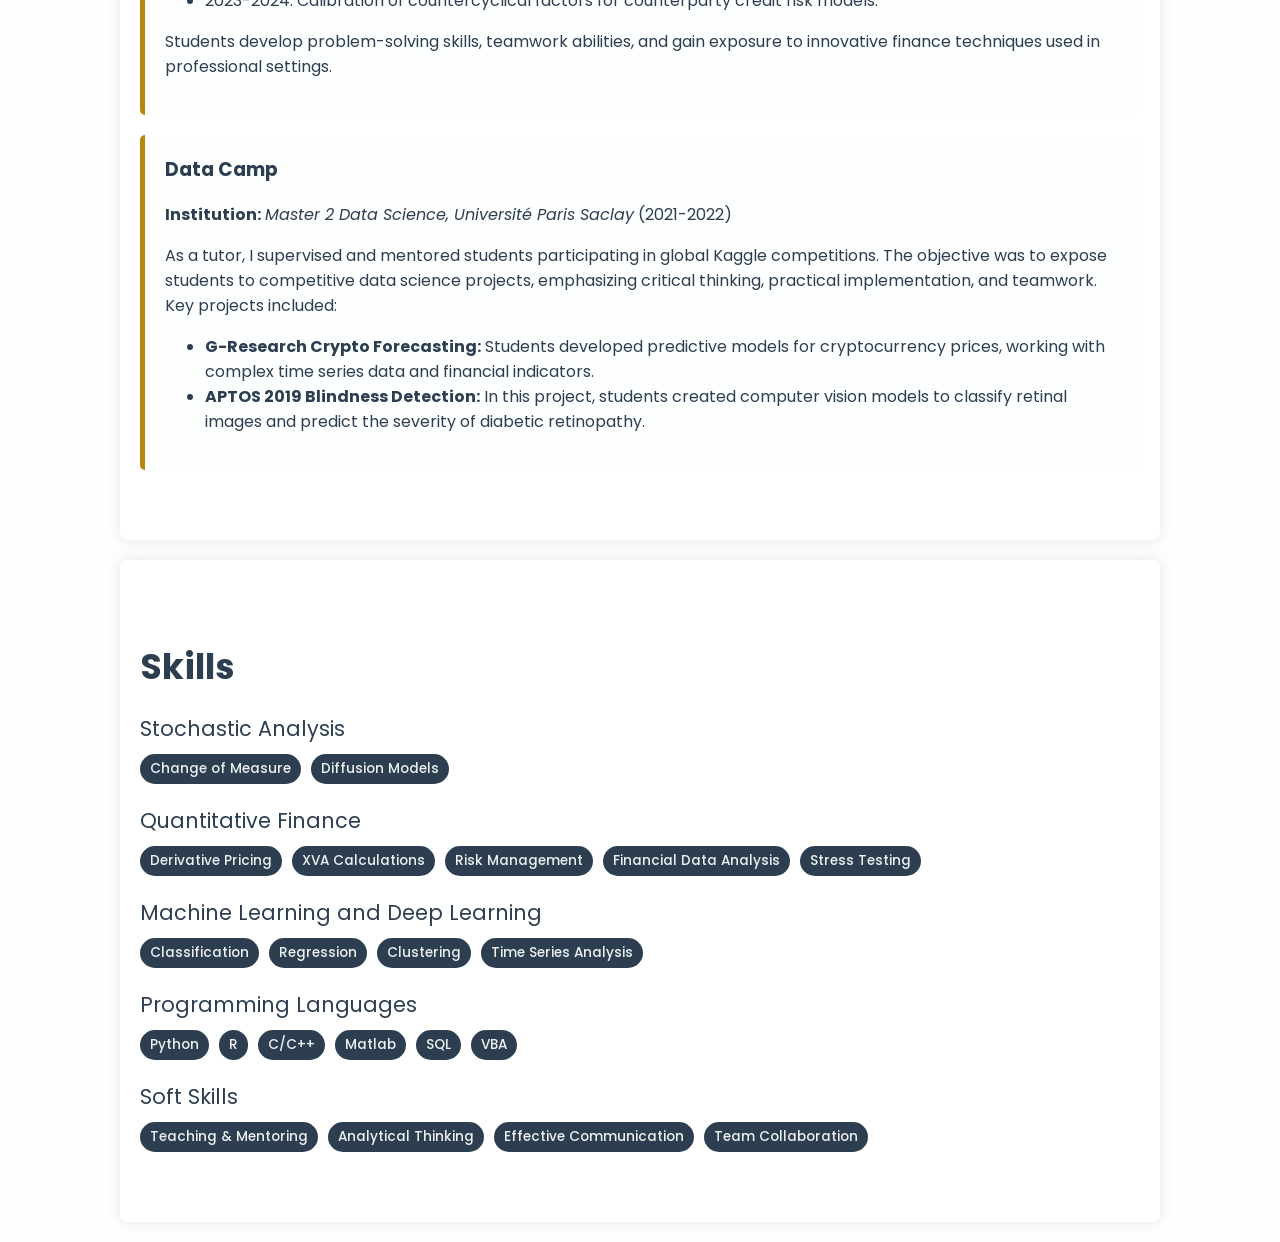
==== commit af126877: "Update index.html" ====
--- a/index.html
+++ b/index.html
@@ -412,7 +412,7 @@
             </div>
             <h3>Deep Calibration of Interest Rates Model</h3>
             <p><em>Abstract:</em> For any financial institution it is a necessity to be able to apprehend the behavior of interest rates. Despite the use of Deep Learning that is growing very fastly, due to many reasons (expertise, ease of use, ...) classic rates models such as CIR, or the Gaussian family are still being used widely. We propose to calibrate the five parameters of the G2++ model using Neural Networks. To achieve that, we construct synthetic data sets of parameters drawn uniformly from a reference set of parameters calibrated from the market. From those parameters, we compute Zero-Coupon and Forward rates and their covariances and correlations. Our first model is a Fully Connected Neural network and uses only covariances and correlations. We show that covariances are more suited to the problem than correlations. The second model is a Convolutional Neural Network using only Zero-Coupon rates with no transformation. The methods we propose perform very quickly (less than 0.3 seconds for 2,000 calibrations) and have low errors and good fitting. </p>
-            <p><span class="citation">Mohamed Ben Alaya, Ahmed Kebaier, Djibril Sarr, 2021. (Preprint available <a href="https://arxiv.org/abs/2110.15133" target="_blank">here</a>. A first version of this work was published in the <a href="https://jds22.sciencesconf.org/" target="_blank">2022 annual proceedings of the SFdS</a>, Société Française de Statistique, pages 906-911.)</span></p>
+            <p><span class="citation">Mohamed Ben Alaya, Ahmed Kebaier, Djibril Sarr, 2021. (Open access preprint available <a href="https://arxiv.org/abs/2110.15133" target="_blank">here</a>. A first version of this work was published in the <a href="https://jds22.sciencesconf.org/" target="_blank">2022 annual proceedings of the SFdS</a>, Société Française de Statistique, pages 906-911.)</span></p>
         </div>
 
         <div class="research-item">
@@ -424,7 +424,7 @@
             </div>
             <h3>Credit Spreads' Term Structure: Stochastic Modeling with CIR++ Intensity</h3>
             <p><em>Abstract:</em> This paper introduces a novel stochastic model for credit spreads. The stochastic approach leverages the diffusion of default intensities via a CIR++ model and is formulated within a risk-neutral probability space. Our research primarily addresses two gaps in the literature. The first is the lack of credit spread models founded on a stochastic basis that enables continuous modeling, as many existing models rely on factorial assumptions. The second is the limited availability of models that directly yield a term structure of credit spreads. An intermediate result of our model is the provision of a term structure for the prices of defaultable bonds. We present the model alongside an innovative, practical, and conservative calibration approach that minimizes the error between historical and theoretical volatilities of default intensities. We demonstrate the robustness of both the model and its calibration process by comparing its behavior to historical credit spread values. Our findings indicate that the model not only produces realistic credit spread term structure curves but also exhibits consistent diffusion over time. Additionally, the model accurately fits the initial term structure of implied survival probabilities and provides an analytical expression for the credit spread of any given maturity at any future time. </p>
-            <p><span class="citation">Mohamed Ben Alaya, Ahmed Kebaier, Djibril Sarr, 2024. (Preprint available <a href="https://arxiv.org/abs/2409.09179" target="_blank">here</a>.)</span></p>
+            <p><span class="citation">Mohamed Ben Alaya, Ahmed Kebaier, Djibril Sarr, 2024. (Open access preprint available <a href="https://arxiv.org/abs/2409.09179" target="_blank">here</a>.)</span></p>
         </div>
 
         <div class="research-item">
@@ -436,7 +436,7 @@
             </div>
             <h3>Financial Stochastic Models Diffusion: From Risk-Neutral to Real-World Measure</h3>
             <p><em>Abstract:</em> This research presents a comprehensive framework for transitioning financial diffusion models from the risk-neutral (RN) measure to the real-world (RW) measure, leveraging results from probability theory, specifically Girsanov's theorem. The RN measure, fundamental in derivative pricing, is contrasted with the RW measure, which incorporates risk premiums and better reflects actual market behavior and investor preferences, making it crucial for risk management. We address the challenges of incorporating real-world dynamics into financial models, such as accounting for market premiums, producing realistic term structures of market indicators, and fitting any arbitrarily given market curve. Our framework is designed to be general, applicable to a variety of diffusion models, including those with non-additive noise such as the CIR++ model. Through case studies involving Goldman Sachs' 2024 global credit outlook forecasts and the European Banking Authority (EBA) 2023 stress tests, we validate the robustness, practical relevance and applicability of our methodology. This work contributes to the literature by providing a versatile tool for better risk measures and enhancing the realism of financial models under the RW measure. Our model's versatility extends to stress testing and scenario analysis, providing practitioners with a powerful tool to evaluate various what-if scenarios and make well-informed decisions, particularly in pricing and risk management strategies.  </p>
-            <p><span class="citation">Mohamed Ben Alaya, Ahmed Kebaier, Djibril Sarr, 2024. (Preprint available <a href="https://arxiv.org/abs/2409.12783" target="_blank">here</a>.)</span></p>
+            <p><span class="citation">Mohamed Ben Alaya, Ahmed Kebaier, Djibril Sarr, 2024. (Open access preprint available <a href="https://arxiv.org/abs/2409.12783" target="_blank">here</a>.)</span></p>
         </div>
 
         <div class="research-item">
@@ -448,7 +448,7 @@
             </div>
             <h3>Towards Explainable Automated Data Quality Enhancement without Domain Knowledge</h3>
             <p><em>Abstract:</em> In the era of big data, ensuring the quality of datasets has become increasingly crucial across various domains. We propose a comprehensive framework designed to automatically assess and rectify data quality issues in any given dataset, regardless of its specific content, focusing on both textual and numerical data. Our primary objective is to address three fundamental types of defects: absence, redundancy, and incoherence. At the heart of our approach lies a rigorous demand for both explainability and interpretability, ensuring that the rationale behind the identification and correction of data anomalies is transparent and understandable. To achieve this, we adopt a hybrid approach that integrates statistical methods with machine learning algorithms. Indeed, by leveraging statistical techniques alongside machine learning, we strike a balance between accuracy and explainability, enabling users to trust and comprehend the assessment process. Acknowledging the challenges associated with automating the data quality assessment process, particularly in terms of time efficiency and accuracy, we adopt a pragmatic strategy, employing resource-intensive algorithms only when necessary, while favoring simpler, more efficient solutions whenever possible. Through a practical analysis conducted on a publicly provided dataset, we illustrate the challenges that arise when trying to enhance data quality while keeping explainability. We demonstrate the effectiveness of our approach in detecting and rectifying missing values, duplicates and typographical errors as well as the challenges remaining to be addressed to achieve similar accuracy on statistical outliers and logic errors under the constraints set in our work.  </p>
-            <p><span class="citation">Djibril Sarr, 2024. (Preprint available <a href="https://arxiv.org/abs/2409.10139" target="_blank">here</a>. This work is substantially founded on the work presented at the 2021 Mathematics and Industry Challenge of AMIES, Agence pour les Mathématiques en Interaction avec l’Entreprise et la Société. This work was awarded the first prize in the <a href="https://challenge-maths.sciencesconf.org/?lang=fr" target="_blank">data quality competition</a>.)</span></p>
+            <p><span class="citation">Djibril Sarr, 2024. (Open access preprint available <a href="https://arxiv.org/abs/2409.10139" target="_blank">here</a>. This work is substantially founded on the work presented at the 2021 Mathematics and Industry Challenge of AMIES, Agence pour les Mathématiques en Interaction avec l’Entreprise et la Société. This work was awarded the first prize in the <a href="https://challenge-maths.sciencesconf.org/?lang=fr" target="_blank">data quality competition</a>.)</span></p>
         </div>
     </section>
 
